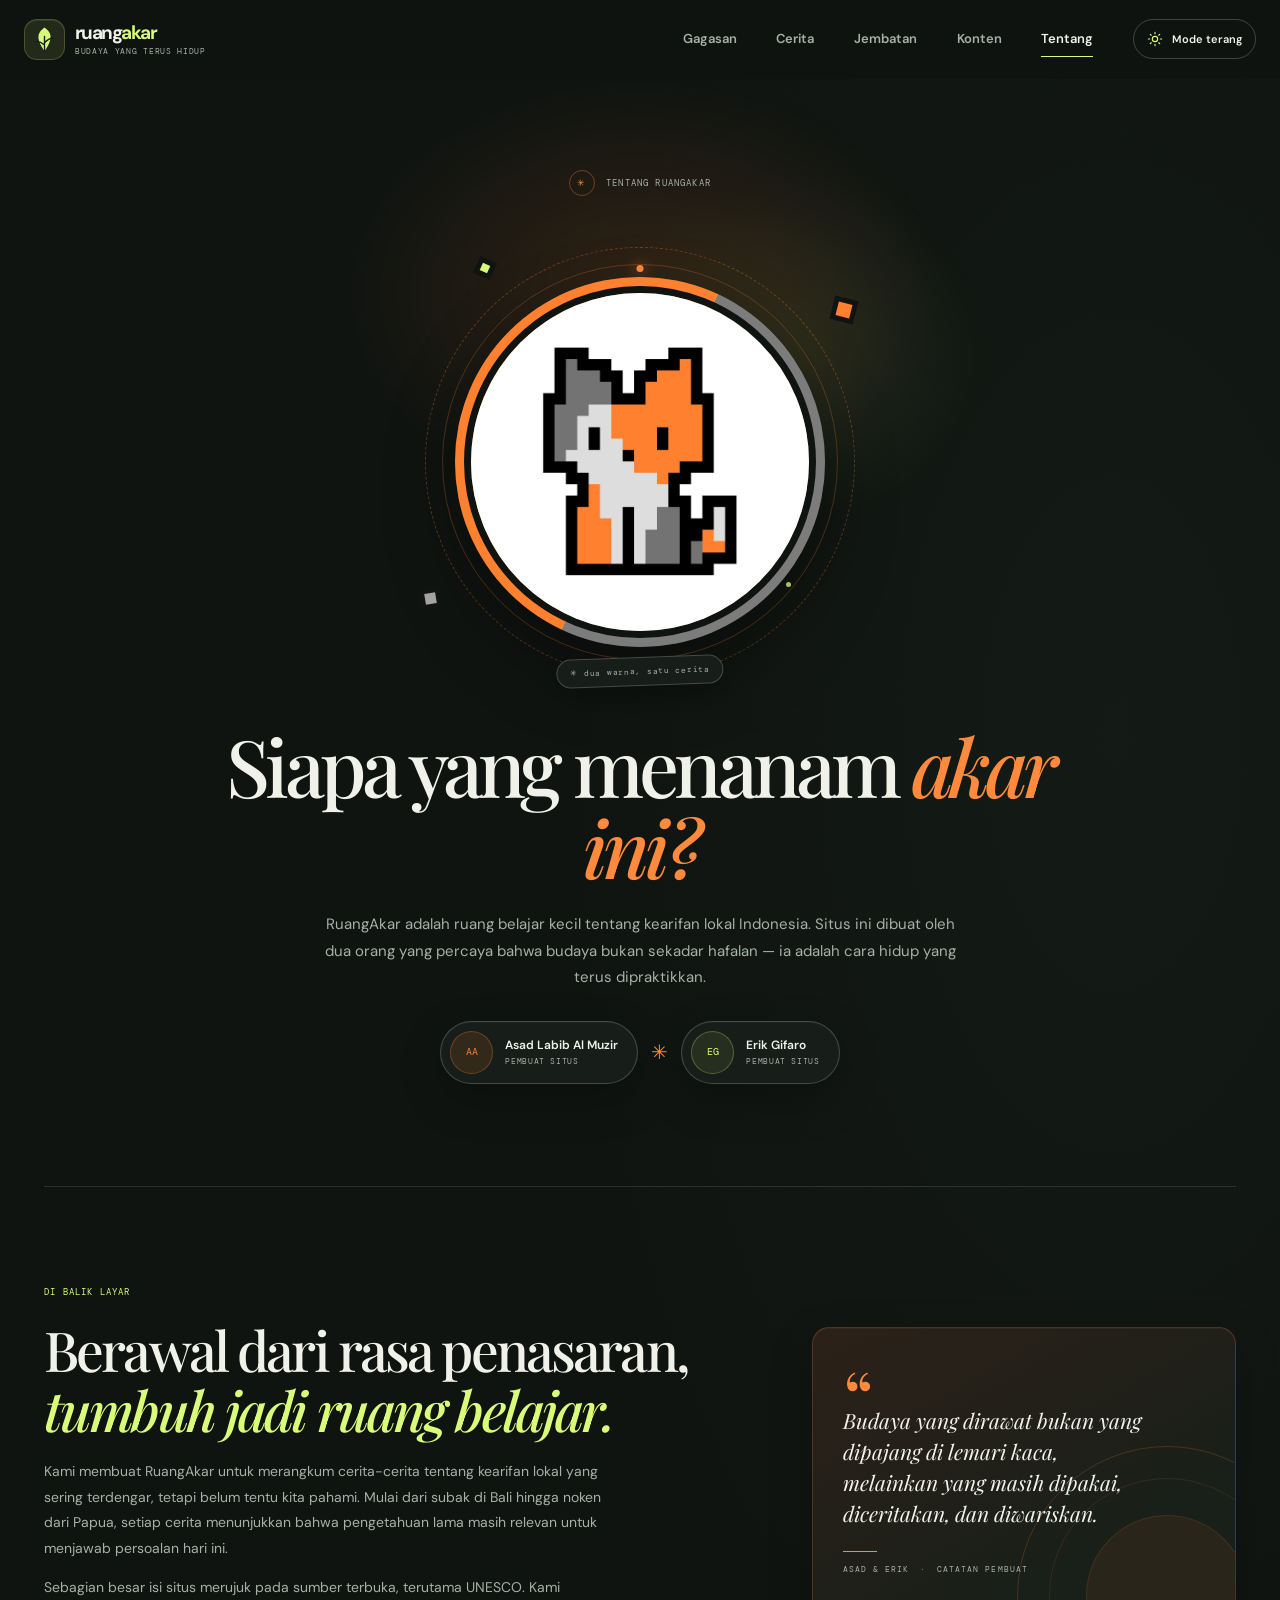
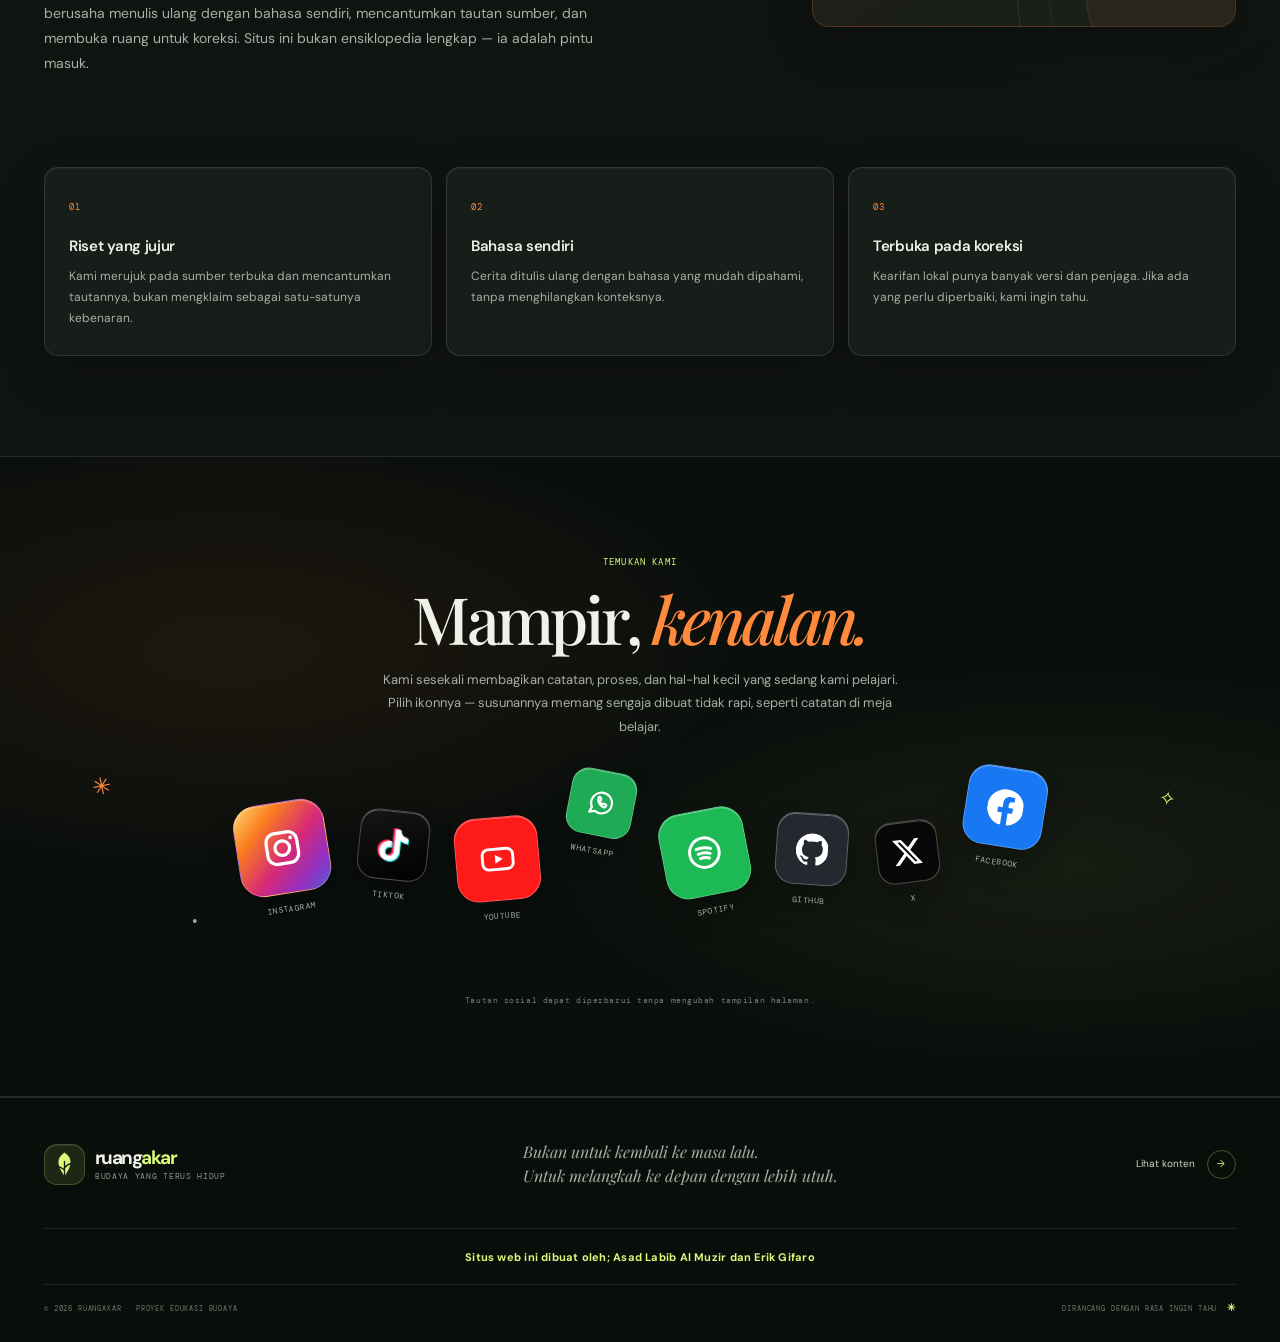
==== about.html @ e82e2b09 "Tambah halaman Tentang, Konten, dan placeholder TIK Co-authored-by: arena-agent <297053741+arena-age" ====
<!doctype html>
<html lang="id" data-theme="dark">
<head>
  <meta charset="utf-8">
  <meta name="viewport" content="width=device-width, initial-scale=1">
  <meta name="theme-color" content="#101411">
  <meta name="description" content="Kenali orang-orang di balik RuangAkar, alasan situs ini dibuat, dan tautan sosial media pembuatnya.">
  <title>Tentang — RuangAkar</title>
  <link rel="icon" href="data:image/svg+xml,%3Csvg xmlns='http://www.w3.org/2000/svg' viewBox='0 0 64 64'%3E%3Crect width='64' height='64' rx='18' fill='%231b241e'/%3E%3Cpath d='M32 10c12 9 17 18 0 43C15 28 20 19 32 10Z' fill='%23d9fb79'/%3E%3Cpath d='M32 51V25m0 11c-6-5-10-6-15-5m15 1c5-5 10-7 15-7' fill='none' stroke='%23101411' stroke-width='2.7' stroke-linecap='round'/%3E%3C/svg%3E">
  <link rel="stylesheet" href="styles.css">
  <link rel="stylesheet" href="pages.css">
  <script>document.documentElement.classList.add('has-js');</script>
  <script src="tautan.js" defer></script>
  <script src="script.js" defer></script>
</head>
<body class="page-about">
  <a class="skip-link" href="#konten">Lewati ke konten utama</a>

  <header class="site-header" id="atas">
    <div class="nav-shell">
      <a class="brand" href="index.html" aria-label="RuangAkar, kembali ke beranda">
        <span class="brand-mark" aria-hidden="true">
          <svg viewBox="0 0 40 40" fill="none">
            <path d="M20 4.5c8.5 6.4 12.1 12.9 0 30.8C7.9 17.4 11.5 10.9 20 4.5Z" fill="currentColor"/>
            <path d="M20 35V16m0 11c-4.5-3.8-7.3-4.7-11-4.2m11 1.3c3.9-4.3 7.1-5.8 11-6.1" stroke="#152017" stroke-width="1.8" stroke-linecap="round"/>
          </svg>
        </span>
        <span class="brand-word">ruang<span>akar</span><small>budaya yang terus hidup</small></span>
      </a>

      <button class="mobile-menu-toggle" type="button" aria-label="Buka menu" aria-expanded="false" aria-controls="primary-nav">
        <svg class="icon icon-menu" viewBox="0 0 24 24" aria-hidden="true"><path d="M4 7h16M4 12h16M4 17h16"/></svg>
        <svg class="icon icon-close" viewBox="0 0 24 24" aria-hidden="true"><path d="m6 6 12 12M18 6 6 18"/></svg>
      </button>

      <nav class="primary-nav" id="primary-nav" aria-label="Navigasi utama">
        <a href="index.html#gagasan">Gagasan</a>
        <a href="index.html#warisan">Cerita</a>
        <a href="index.html#jembatan">Jembatan</a>
        <a href="content.html">Konten</a>
        <a href="about.html" class="is-current" aria-current="page">Tentang</a>
        <button class="theme-toggle" type="button" aria-label="Ganti ke mode terang" title="Ganti tema">
          <svg class="icon icon-sun" viewBox="0 0 24 24" aria-hidden="true"><circle cx="12" cy="12" r="4"/><path d="M12 2v2m0 16v2M4.93 4.93l1.42 1.42m11.3 11.3 1.42 1.42M2 12h2m16 0h2M4.93 19.07l1.42-1.42m11.3-11.3 1.42-1.42"/></svg>
          <svg class="icon icon-moon" viewBox="0 0 24 24" aria-hidden="true"><path d="M20.2 15.4A8.6 8.6 0 0 1 8.6 3.8 8.7 8.7 0 1 0 20.2 15.4Z"/></svg>
          <span class="theme-label">Mode terang</span>
        </button>
      </nav>
    </div>
  </header>

  <main id="konten" class="page-main about-page">
    <section class="about-hero section" aria-labelledby="about-title">
      <div class="about-hero-inner" data-reveal>
        <p class="section-kicker about-kicker"><span class="kicker-number">✳</span><span>TENTANG RUANGAKAR</span></p>

        <div class="portrait-stage">
          <span class="portrait-ring ring-one" aria-hidden="true"></span>
          <span class="portrait-ring ring-two" aria-hidden="true"></span>
          <span class="portrait-pixel pixel-orange" aria-hidden="true"></span>
          <span class="portrait-pixel pixel-grey" aria-hidden="true"></span>
          <span class="portrait-pixel pixel-lime" aria-hidden="true"></span>
          <figure class="portrait-frame">
            <img src="assets/tentang-potret.png" width="1600" height="1600" alt="Ilustrasi pixel art karakter berkepala dua: satu sisi abu-abu dan satu sisi oranye — gambar dari pembuat RuangAkar.">
          </figure>
          <span class="portrait-tag" aria-hidden="true">✳ dua warna, satu cerita</span>
        </div>

        <h1 id="about-title">Siapa yang menanam <em>akar ini?</em></h1>
        <p class="about-lead">RuangAkar adalah ruang belajar kecil tentang kearifan lokal Indonesia. Situs ini dibuat oleh dua orang yang percaya bahwa budaya bukan sekadar hafalan — ia adalah cara hidup yang terus dipraktikkan.</p>

        <div class="maker-list" aria-label="Pembuat situs">
          <div class="maker-chip">
            <span class="maker-initials" aria-hidden="true">AA</span>
            <span><b>Asad Labib Al Muzir</b><small>Pembuat situs</small></span>
          </div>
          <span class="maker-join" aria-hidden="true">✳</span>
          <div class="maker-chip">
            <span class="maker-initials maker-initials-alt" aria-hidden="true">EG</span>
            <span><b>Erik Gifaro</b><small>Pembuat situs</small></span>
          </div>
        </div>
      </div>
    </section>

    <section class="about-story section" aria-labelledby="story-title">
      <div class="about-story-copy" data-reveal>
        <span class="mini-label">DI BALIK LAYAR</span>
        <h2 id="story-title">Berawal dari rasa penasaran,<br><em>tumbuh jadi ruang belajar.</em></h2>
        <p>Kami membuat RuangAkar untuk merangkum cerita-cerita tentang kearifan lokal yang sering terdengar, tetapi belum tentu kita pahami. Mulai dari subak di Bali hingga noken dari Papua, setiap cerita menunjukkan bahwa pengetahuan lama masih relevan untuk menjawab persoalan hari ini.</p>
        <p>Sebagian besar isi situs merujuk pada sumber terbuka, terutama UNESCO. Kami berusaha menulis ulang dengan bahasa sendiri, mencantumkan tautan sumber, dan membuka ruang untuk koreksi. Situs ini bukan ensiklopedia lengkap — ia adalah pintu masuk.</p>
      </div>

      <aside class="about-quote" data-reveal>
        <span class="quote-mark" aria-hidden="true">“</span>
        <blockquote>Budaya yang dirawat bukan yang dipajang di lemari kaca, melainkan yang masih dipakai, diceritakan, dan diwariskan.</blockquote>
        <div class="quote-rule"></div>
        <p class="quote-credit">ASAD &amp; ERIK <span>·</span> CATATAN PEMBUAT</p>
        <span class="about-quote-orbit" aria-hidden="true"></span>
      </aside>
    </section>

    <section class="about-principles section" aria-label="Cara kami membuat RuangAkar">
      <article class="about-principle" data-reveal>
        <span class="about-principle-index">01</span>
        <h3>Riset yang jujur</h3>
        <p>Kami merujuk pada sumber terbuka dan mencantumkan tautannya, bukan mengklaim sebagai satu-satunya kebenaran.</p>
      </article>
      <article class="about-principle" data-reveal>
        <span class="about-principle-index">02</span>
        <h3>Bahasa sendiri</h3>
        <p>Cerita ditulis ulang dengan bahasa yang mudah dipahami, tanpa menghilangkan konteksnya.</p>
      </article>
      <article class="about-principle" data-reveal>
        <span class="about-principle-index">03</span>
        <h3>Terbuka pada koreksi</h3>
        <p>Kearifan lokal punya banyak versi dan penjaga. Jika ada yang perlu diperbaiki, kami ingin tahu.</p>
      </article>
    </section>

    <section class="social-section" aria-labelledby="social-title">
      <div class="social-inner section">
        <div class="social-heading" data-reveal>
          <span class="mini-label">TEMUKAN KAMI</span>
          <h2 id="social-title">Mampir, <em>kenalan.</em></h2>
          <p>Kami sesekali membagikan catatan, proses, dan hal-hal kecil yang sedang kami pelajari. Pilih ikonnya — susunannya memang sengaja dibuat tidak rapi, seperti catatan di meja belajar.</p>
        </div>

        <!-- Semua tautan ikon di bawah diatur di satu tempat: file tautan.js -->
        <div class="social-scatter" data-reveal aria-label="Tautan sosial media pembuat">
          <span class="scatter-spark spark-a" aria-hidden="true">✳</span>
          <span class="scatter-spark spark-b" aria-hidden="true">✧</span>
          <span class="scatter-spark spark-c" aria-hidden="true">·</span>

          <a class="social-sticker" href="https://www.instagram.com/" data-tautan="instagram" target="_blank" rel="noopener noreferrer" aria-label="Instagram">
            <span class="sticker-tile sticker-instagram" aria-hidden="true">
              <svg viewBox="0 0 24 24" fill="none" stroke="currentColor" stroke-width="1.85" stroke-linecap="round" stroke-linejoin="round">
                <rect x="3.2" y="3.2" width="17.6" height="17.6" rx="5.2"/>
                <circle cx="12" cy="12" r="4.15"/>
                <circle cx="17.35" cy="6.7" r="1.05" fill="currentColor" stroke="none"/>
              </svg>
            </span>
            <span class="sticker-label">Instagram</span>
          </a>

          <a class="social-sticker" href="https://www.tiktok.com/" data-tautan="tiktok" target="_blank" rel="noopener noreferrer" aria-label="TikTok">
            <span class="sticker-tile sticker-tiktok" aria-hidden="true">
              <svg viewBox="0 0 24 24" fill="currentColor">
                <path d="M12.53.02c1.31-.02 2.61-.01 3.91-.02.08 1.53.63 3.09 1.75 4.17 1.12 1.11 2.7 1.62 4.24 1.79v4.03c-1.44-.05-2.89-.35-4.2-.97-.57-.26-1.1-.59-1.62-.93-.01 2.92.01 5.84-.02 8.75-.08 1.4-.54 2.79-1.35 3.94-1.31 1.92-3.58 3.17-5.91 3.21-1.43.08-2.86-.31-4.08-1.03-2.02-1.19-3.44-3.37-3.65-5.71-.02-.5-.03-1-.01-1.49.18-1.9 1.12-3.72 2.58-4.96 1.66-1.44 3.98-2.13 6.15-1.72.02 1.48-.04 2.96-.04 4.44-.99-.32-2.15-.23-3.02.37-.63.41-1.11 1.04-1.36 1.75-.21.51-.15 1.07-.14 1.61.24 1.64 1.82 3.02 3.5 2.87 1.12-.01 2.19-.66 2.77-1.61.19-.33.4-.67.41-1.06.1-1.79.06-3.57.07-5.36.01-4.03-.01-8.05.02-12.07Z"/>
              </svg>
            </span>
            <span class="sticker-label">TikTok</span>
          </a>

          <a class="social-sticker" href="https://www.youtube.com/" data-tautan="youtube" target="_blank" rel="noopener noreferrer" aria-label="YouTube">
            <span class="sticker-tile sticker-youtube" aria-hidden="true">
              <svg viewBox="0 0 24 24" fill="none" stroke="currentColor" stroke-width="1.8" stroke-linejoin="round">
                <rect x="2.5" y="5.7" width="19" height="12.6" rx="3.7"/>
                <path d="m10.4 9.3 4.7 2.7-4.7 2.7z" fill="currentColor" stroke="none"/>
              </svg>
            </span>
            <span class="sticker-label">YouTube</span>
          </a>

          <a class="social-sticker" href="https://www.whatsapp.com/" data-tautan="whatsapp" target="_blank" rel="noopener noreferrer" aria-label="WhatsApp">
            <span class="sticker-tile sticker-whatsapp" aria-hidden="true">
              <svg viewBox="0 0 24 24" fill="none" stroke="currentColor" stroke-width="1.75" stroke-linecap="round" stroke-linejoin="round">
                <path d="M20.3 11.7a8.3 8.3 0 0 1-12.4 7.3L3.6 20.4l1.4-4.1a8.3 8.3 0 1 1 15.3-4.6Z"/>
                <path d="M8.8 7.9c.3-.6.5-.6.8-.6h.5c.2 0 .4.1.5.4l.6 1.4c.1.2.1.4-.1.6l-.5.6c-.2.2-.2.4-.1.6.4.7 1.1 1.4 1.9 1.8.2.1.4.1.6-.1l.6-.6c.2-.2.4-.2.6-.1l1.4.6c.3.1.4.3.4.5 0 .4-.2 1.2-.7 1.5-.5.3-1.2.4-2 .1-1.3-.4-2.6-1.4-3.4-2.5-.7-1-1-1.9-1-2.6 0-.4.1-.8.3-1.1Z"/>
              </svg>
            </span>
            <span class="sticker-label">WhatsApp</span>
          </a>

          <a class="social-sticker" href="https://open.spotify.com/" data-tautan="spotify" target="_blank" rel="noopener noreferrer" aria-label="Spotify">
            <span class="sticker-tile sticker-spotify" aria-hidden="true">
              <svg viewBox="0 0 24 24" fill="none" stroke="currentColor" stroke-width="1.8" stroke-linecap="round">
                <circle cx="12" cy="12" r="9"/>
                <path d="M7.4 9.3c3.1-.8 6.1-.4 8.8.9M8.2 12.3c2.6-.6 5-.3 7.1.8M9 15.1c2-.4 3.8-.2 5.4.7"/>
              </svg>
            </span>
            <span class="sticker-label">Spotify</span>
          </a>

          <a class="social-sticker" href="https://github.com/Re-Imagen/pkli" data-tautan="github" target="_blank" rel="noopener noreferrer" aria-label="GitHub">
            <span class="sticker-tile sticker-github" aria-hidden="true">
              <svg viewBox="0 0 24 24" fill="currentColor">
                <path d="M12 .3a12 12 0 0 0-3.8 23.4c.6.1.8-.3.8-.6v-2c-3.3.7-4-1.6-4-1.6-.6-1.4-1.3-1.8-1.3-1.8-1.1-.7.1-.7.1-.7 1.2.1 1.8 1.2 1.8 1.2 1.1 1.8 2.8 1.3 3.5 1 .1-.8.4-1.3.8-1.6-2.7-.3-5.5-1.3-5.5-5.9 0-1.3.5-2.4 1.2-3.2-.1-.3-.5-1.5.1-3.2 0 0 1-.3 3.3 1.2a11.4 11.4 0 0 1 6 0c2.3-1.5 3.3-1.2 3.3-1.2.6 1.7.2 2.9.1 3.2.8.8 1.2 1.9 1.2 3.2 0 4.6-2.8 5.6-5.5 5.9.4.4.8 1.1.8 2.2v3.3c0 .3.2.7.8.6A12 12 0 0 0 12 .3Z"/>
              </svg>
            </span>
            <span class="sticker-label">GitHub</span>
          </a>

          <a class="social-sticker" href="https://x.com/" data-tautan="x" target="_blank" rel="noopener noreferrer" aria-label="X">
            <span class="sticker-tile sticker-x" aria-hidden="true">
              <svg viewBox="0 0 24 24" fill="currentColor">
                <path d="M18.9 1.2h3.68l-8.04 9.19L24 22.85h-7.4l-5.8-7.59-6.64 7.59H.47l8.6-9.83L0 1.15h7.6l5.24 6.93 6.06-6.88Zm-1.29 19.44h2.04L6.49 3.24H4.3L17.61 20.64Z"/>
              </svg>
            </span>
            <span class="sticker-label">X</span>
          </a>

          <a class="social-sticker" href="https://www.facebook.com/" data-tautan="facebook" target="_blank" rel="noopener noreferrer" aria-label="Facebook">
            <span class="sticker-tile sticker-facebook" aria-hidden="true">
              <svg viewBox="0 0 24 24" fill="currentColor">
                <path d="M24 12.07C24 5.44 18.63.07 12 .07S0 5.44 0 12.07c0 5.99 4.39 10.95 10.13 11.85v-8.38H7.08v-3.47h3.05V9.43c0-3.01 1.79-4.67 4.53-4.67 1.31 0 2.69.24 2.69.24v2.95h-1.51c-1.49 0-1.96.93-1.96 1.88v2.25h3.33l-.53 3.47h-2.8v8.38C19.61 23.02 24 18.06 24 12.07Z"/>
              </svg>
            </span>
            <span class="sticker-label">Facebook</span>
          </a>
        </div>

        <p class="social-footnote">Tautan sosial dapat diperbarui tanpa mengubah tampilan halaman.</p>
      </div>
    </section>
  </main>

  <footer class="site-footer">
    <div class="footer-main section">
      <a class="brand footer-brand" href="index.html" aria-label="RuangAkar, kembali ke beranda">
        <span class="brand-mark" aria-hidden="true"><svg viewBox="0 0 40 40" fill="none"><path d="M20 4.5c8.5 6.4 12.1 12.9 0 30.8C7.9 17.4 11.5 10.9 20 4.5Z" fill="currentColor"/><path d="M20 35V16m0 11c-4.5-3.8-7.3-4.7-11-4.2m11 1.3c3.9-4.3 7.1-5.8 11-6.1" stroke="#152017" stroke-width="1.8" stroke-linecap="round"/></svg></span>
        <span class="brand-word">ruang<span>akar</span><small>budaya yang terus hidup</small></span>
      </a>
      <p class="footer-thought">Bukan untuk kembali ke masa lalu.<br>Untuk melangkah ke depan dengan lebih utuh.</p>
      <a class="back-top" href="content.html">Lihat konten <span aria-hidden="true">→</span></a>
    </div>
    <section class="creator-credit section" aria-label="Kredit pembuat situs">
      <p><strong>Situs web ini dibuat oleh; Asad Labib Al Muzir dan Erik Gifaro</strong></p>
    </section>
    <div class="footer-bottom section"><span>© 2026 RUANGAKAR · PROYEK EDUKASI BUDAYA</span><span>DIRANCANG DENGAN RASA INGIN TAHU <b>✳</b></span></div>
  </footer>
</body>
</html>
---- styles.css ----
@import url('https://fonts.googleapis.com/css2?family=DM+Mono:wght@400;500&family=DM+Sans:wght@400;500;600;700&family=Playfair+Display:ital,wght@0,500;0,600;1,500;1,600&display=swap');

:root {
  color-scheme: dark;
  --bg: #101411;
  --bg-deep: #0b0f0c;
  --surface: #171d19;
  --surface-raised: #202822;
  --surface-soft: #19221b;
  --ink: #f0f1e9;
  --muted: #a6b0a6;
  --faint: #778178;
  --line: rgba(232, 239, 223, .13);
  --line-strong: rgba(232, 239, 223, .22);
  --lime: #d9fb79;
  --lime-deep: #b5d45d;
  --hero-accent: #d9fb79;
  --button-bg: #d9fb79;
  --button-bg-hover: #e4ff9b;
  --terra: #e99370;
  --blue: #9bc9ca;
  --violet: #c5b5db;
  --header-bg: rgba(16, 20, 17, .84);
  --shadow-card: 0 16px 44px rgba(0, 0, 0, .22), inset 0 1px 0 rgba(255, 255, 255, .035);
  --font-sans: 'DM Sans', 'Segoe UI', sans-serif;
  --font-display: 'Playfair Display', Georgia, serif;
  --font-mono: 'DM Mono', 'Courier New', monospace;
}

:root[data-theme="light"] {
  color-scheme: light;
  --bg: #f4f4ed;
  --bg-deep: #eceee5;
  --surface: #ffffff;
  --surface-raised: #fafbf5;
  --surface-soft: #e9efe2;
  --ink: #1d2720;
  --muted: #58665c;
  --faint: #7a897e;
  --line: rgba(28, 44, 33, .12);
  --line-strong: rgba(28, 44, 33, .22);
  --lime: #5e7b2b;
  --lime-deep: #49671e;
  --hero-accent: #d9fb79;
  --button-bg: #c9e28c;
  --button-bg-hover: #d7eba7;
  --terra: #bc6549;
  --blue: #437e82;
  --violet: #786090;
  --header-bg: rgba(244, 244, 237, .88);
  --shadow-card: 0 16px 44px rgba(39, 56, 40, .1), inset 0 1px 0 rgba(255, 255, 255, .8);
}

* { box-sizing: border-box; }
html { scroll-behavior: smooth; scroll-padding-top: 100px; }
body {
  margin: 0;
  min-width: 320px;
  color: var(--ink);
  background:
    radial-gradient(ellipse at 87% 25%, rgba(61, 96, 71, .08), transparent 35%),
    var(--bg);
  font-family: var(--font-sans);
  font-size: 16px;
  line-height: 1.65;
  -webkit-font-smoothing: antialiased;
  transition: background-color .35s ease, color .35s ease;
}
body::before {
  position: fixed;
  z-index: -1;
  inset: 0;
  content: '';
  pointer-events: none;
  opacity: .12;
  background-image: url("data:image/svg+xml,%3Csvg viewBox='0 0 180 180' xmlns='http://www.w3.org/2000/svg'%3E%3Cfilter id='n'%3E%3CfeTurbulence type='fractalNoise' baseFrequency='.8' numOctaves='3' stitchTiles='stitch'/%3E%3C/filter%3E%3Crect width='100%25' height='100%25' filter='url(%23n)' opacity='.18'/%3E%3C/svg%3E");
  mix-blend-mode: soft-light;
}
button, input { font: inherit; }
button, a { -webkit-tap-highlight-color: transparent; }
a { color: inherit; }
button:focus-visible, a:focus-visible, input:focus-visible + .custom-check { outline: 3px solid var(--lime); outline-offset: 4px; }
::selection { color: #142018; background: var(--lime); }

.skip-link {
  position: fixed;
  z-index: 1000;
  top: 10px;
  left: 12px;
  padding: 12px 18px;
  color: #152017;
  background: var(--lime);
  border-radius: 8px;
  transform: translateY(-150%);
  transition: transform .2s ease;
}
.skip-link:focus { transform: translateY(0); }

.site-header {
  position: sticky;
  z-index: 50;
  top: 0;
  width: 100%;
  padding: 13px 24px;
  background: var(--header-bg);
  border-bottom: 1px solid transparent;
  backdrop-filter: blur(18px);
  -webkit-backdrop-filter: blur(18px);
  transition: background .3s ease, border-color .3s ease;
}
.site-header.is-scrolled { border-color: var(--line); }
.nav-shell {
  width: min(1320px, 100%);
  min-height: 52px;
  margin: 0 auto;
  display: flex;
  align-items: center;
  justify-content: space-between;
  gap: 24px;
}
.brand { display: inline-flex; align-items: center; gap: 10px; text-decoration: none; flex: 0 0 auto; }
.brand-mark { display: grid; width: 41px; height: 41px; place-items: center; color: var(--lime); background: rgba(217, 251, 121, .1); border: 1px solid rgba(217, 251, 121, .2); border-radius: 13px; box-shadow: inset 0 1px rgba(255,255,255,.08); }
.brand-mark svg { width: 31px; height: 31px; }
.brand-word { color: var(--ink); font-size: 19px; font-weight: 700; line-height: 1.05; letter-spacing: -.08em; }
.brand-word > span { color: var(--lime); }
.brand-word small { display: block; margin-top: 4px; color: var(--muted); font-family: var(--font-mono); font-size: 8px; font-weight: 400; letter-spacing: .085em; text-transform: uppercase; }
.primary-nav { display: flex; align-items: center; gap: clamp(20px, 3.1vw, 42px); }
.primary-nav > a { position: relative; color: var(--muted); font-size: 13px; font-weight: 600; text-decoration: none; transition: color .2s ease; }
.primary-nav > a::after { position: absolute; right: 0; bottom: -7px; left: 0; height: 1px; content: ''; background: var(--lime); transform: scaleX(0); transform-origin: right; transition: transform .24s ease; }
.primary-nav > a:hover, .primary-nav > a.is-current { color: var(--ink); }
.primary-nav > a:hover::after, .primary-nav > a.is-current::after { transform: scaleX(1); transform-origin: left; }
.theme-toggle {
  min-height: 40px;
  display: inline-flex;
  align-items: center;
  gap: 9px;
  padding: 0 13px;
  color: var(--ink);
  background: transparent;
  border: 1px solid var(--line-strong);
  border-radius: 999px;
  cursor: pointer;
  transition: border-color .2s ease, background .2s ease, transform .2s ease;
}
.theme-toggle:hover { background: var(--surface); border-color: var(--lime); transform: translateY(-1px); }
.theme-toggle .icon { width: 16px; height: 16px; color: var(--lime); }
.theme-toggle .icon-moon { display: none; }
:root[data-theme="light"] .theme-toggle .icon-sun { display: none; }
:root[data-theme="light"] .theme-toggle .icon-moon { display: block; }
.theme-label { font-size: 11px; font-weight: 600; white-space: nowrap; }
.mobile-menu-toggle { display: none; }

.icon { width: 20px; height: 20px; fill: none; stroke: currentColor; stroke-width: 1.7; stroke-linecap: round; stroke-linejoin: round; }
.section { width: min(1192px, calc(100% - 80px)); margin-inline: auto; }
.section-wrap { width: min(1380px, calc(100% - 40px)); margin-inline: auto; }

.hero {
  position: relative;
  min-height: min(690px, calc(100svh - 96px));
  min-height: max(610px, min(690px, calc(100svh - 96px)));
  overflow: hidden;
  isolation: isolate;
  display: flex;
  align-items: center;
  padding: clamp(48px, 8.1vw, 112px) clamp(34px, 7.2vw, 98px) 123px;
  background: #101612;
  border: 1px solid rgba(228, 239, 219, .1);
  border-radius: 29px;
  box-shadow: 0 28px 90px rgba(0, 0, 0, .2);
}
.hero-visual, .hero-visual::after, .hero-grain { position: absolute; inset: 0; pointer-events: none; }
.hero-visual { z-index: -2; }
.hero-visual img { position: absolute; top: 0; right: 0; width: 100%; height: 100%; object-fit: cover; object-position: center 55%; opacity: .96; }
.hero-visual::after {
  content: '';
  background:
    linear-gradient(90deg, #101612 0%, rgba(16, 22, 18, .97) 26%, rgba(16, 22, 18, .82) 43%, rgba(16, 22, 18, .15) 75%, rgba(16, 22, 18, .07) 100%),
    linear-gradient(0deg, rgba(11, 15, 12, .92) 0%, transparent 32%, rgba(11, 15, 12, .06) 100%);
}
.hero-grain { opacity: .2; background-image: url("data:image/svg+xml,%3Csvg viewBox='0 0 180 180' xmlns='http://www.w3.org/2000/svg'%3E%3Cfilter id='n'%3E%3CfeTurbulence type='fractalNoise' baseFrequency='.72' numOctaves='3' stitchTiles='stitch'/%3E%3C/filter%3E%3Crect width='100%25' height='100%25' filter='url(%23n)' opacity='.25'/%3E%3C/svg%3E"); mix-blend-mode: soft-light; }
.hero-content { position: relative; z-index: 2; width: min(730px, 67%); margin-top: -2px; }
.eyebrow, .mini-label, .section-kicker, .card-number, .story-meta, .filter-label, .art-label, .quote-credit, .hero-index, .scroll-cue, .footer-bottom, .caption-symbol { font-family: var(--font-mono); }
.eyebrow { display: flex; align-items: center; gap: 10px; margin: 0 0 24px; color: #c6d3c5; font-size: 11px; letter-spacing: .12em; text-transform: uppercase; }
.eyebrow-dot, .live-dot { width: 7px; height: 7px; display: inline-block; border-radius: 50%; background: var(--lime); box-shadow: 0 0 13px rgba(217, 251, 121, .8); }
.hero h1 { max-width: 820px; margin: 0; color: #f4f4e9; font-family: var(--font-display); font-size: clamp(55px, 7.5vw, 105px); font-weight: 500; line-height: .99; letter-spacing: -.065em; }
.hero h1 em { color: var(--hero-accent); font-weight: 500; }
.hero .eyebrow-dot, .hero .scroll-cue .icon, .hero .text-link span, .hero .caption-symbol, .hero-index span:first-child { color: var(--hero-accent); }
.hero .eyebrow-dot { background: var(--hero-accent); }
.hero-deck { max-width: 535px; margin: 27px 0 0; color: #c4cbc1; font-size: clamp(15px, 1.25vw, 17px); line-height: 1.72; }
.hero-actions { display: flex; align-items: center; gap: 27px; margin-top: 34px; }
.button { min-height: 52px; display: inline-flex; align-items: center; justify-content: center; gap: 15px; padding: 0 21px; border-radius: 9px; font-size: 13px; font-weight: 700; text-decoration: none; transition: transform .24s ease, background .24s ease, color .24s ease, box-shadow .24s ease; }
.button:hover { transform: translateY(-3px); }
.button-primary { color: #152017; background: var(--button-bg); box-shadow: 0 8px 26px rgba(152, 196, 70, .17), inset 0 1px 0 rgba(255,255,255,.44); }
.button-primary:hover { background: var(--button-bg-hover); box-shadow: 0 12px 34px rgba(152, 196, 70, .25); }
.button-primary .icon { width: 17px; height: 17px; }
.text-link { display: inline-flex; align-items: center; gap: 9px; color: #e3e6db; font-size: 12px; font-weight: 600; text-decoration: none; transition: color .2s ease, gap .2s ease; }
.text-link:hover { color: var(--lime); gap: 13px; }
.hero .text-link:hover { color: var(--hero-accent); }
.text-link span { color: var(--lime); font-size: 16px; }
.hero-index { position: absolute; top: 50%; right: 31px; display: flex; align-items: center; gap: 8px; color: rgba(240, 241, 233, .55); font-size: 9px; letter-spacing: .08em; writing-mode: vertical-rl; transform: translateY(-50%); }
.hero-index i { width: 1px; height: 50px; background: linear-gradient(var(--lime), rgba(217,251,121,.12)); }
.hero-index span:first-child { color: var(--lime); }
.hero-caption { position: absolute; right: 83px; bottom: 48px; display: flex; align-items: center; gap: 12px; padding: 12px 15px; color: #f3f1e9; background: rgba(15, 22, 17, .68); border: 1px solid rgba(255,255,255,.18); border-radius: 10px; box-shadow: 0 12px 36px rgba(0,0,0,.2); backdrop-filter: blur(11px); }
.caption-symbol { color: var(--lime); font-size: 20px; }
.hero-caption b, .hero-caption small { display: block; }
.hero-caption b { font-size: 11px; font-weight: 600; }
.hero-caption small { margin-top: 2px; color: #bec7bb; font-size: 9px; }
.scroll-cue { position: absolute; bottom: 27px; left: clamp(34px, 7.2vw, 98px); display: flex; align-items: center; gap: 9px; color: rgba(222, 229, 216, .56); font-size: 8px; letter-spacing: .13em; text-decoration: none; }
.scroll-cue .icon { width: 13px; height: 13px; color: var(--lime); animation: nudge-down 1.8s ease-in-out infinite; }
@keyframes nudge-down { 0%, 100% { transform: translateY(-2px); } 50% { transform: translateY(3px); } }

.ticker { overflow: hidden; margin: 0 auto; padding: 25px 0 19px; border-bottom: 1px solid var(--line); }
.ticker-track { width: max-content; display: flex; align-items: center; gap: 36px; color: var(--muted); animation: ticker-drift 36s linear infinite; font-family: var(--font-display); font-size: 18px; font-style: italic; white-space: nowrap; }
.ticker-track i { color: var(--lime); font-family: var(--font-sans); font-size: 14px; font-style: normal; }
@keyframes ticker-drift { to { transform: translateX(-50%); } }

.section-intro { padding-top: 120px; padding-bottom: 124px; }
.section-kicker { display: flex; align-items: center; gap: 11px; color: var(--muted); font-size: 9px; letter-spacing: .13em; }
.kicker-number { display: inline-grid; min-width: 26px; height: 26px; place-items: center; color: var(--lime); border: 1px solid rgba(217, 251, 121, .35); border-radius: 50%; font-size: 9px; }
.intro-grid { display: grid; grid-template-columns: minmax(0, 1.25fr) minmax(270px, .68fr); align-items: end; gap: clamp(50px, 8vw, 130px); margin-top: 40px; }
.intro-heading h2, .heritage-heading h2, .bridge-copy h2, .action-heading h2, .sources-intro h2 { margin: 0; font-family: var(--font-display); font-size: clamp(42px, 5vw, 69px); font-weight: 500; line-height: 1.07; letter-spacing: -.052em; }
.intro-heading h2 em, .heritage-heading h2 em, .bridge-copy h2 em, .action-heading h2 em, .sources-intro h2 em { color: var(--lime); font-weight: 500; }
.intro-lead { max-width: 535px; margin: 23px 0 0; color: var(--muted); font-size: 15px; line-height: 1.78; }
.quote-card { position: relative; min-height: 244px; overflow: hidden; padding: 31px 31px 26px; background: linear-gradient(145deg, #233328 0%, #17231b 78%); border: 1px solid rgba(217, 251, 121, .18); border-radius: 16px; box-shadow: var(--shadow-card); isolation: isolate; }
:root[data-theme="light"] .quote-card { background: linear-gradient(145deg, #e0ebd3, #f7f8f0); }
.quote-mark { display: block; height: 37px; color: var(--lime); font-family: var(--font-display); font-size: 74px; line-height: 1; }
.quote-card blockquote { position: relative; z-index: 1; max-width: 315px; margin: 9px 0 19px; color: var(--ink); font-family: var(--font-display); font-size: 19px; font-style: italic; line-height: 1.48; }
.quote-rule { width: 34px; height: 1px; margin-bottom: 11px; background: var(--lime); }
.quote-credit { margin: 0; color: var(--muted); font-size: 8px; letter-spacing: .13em; }
.quote-credit span { padding: 0 5px; color: var(--lime); }
.quote-orbit { position: absolute; z-index: -1; right: -40px; bottom: -96px; width: 270px; height: 270px; border: 1px solid rgba(217,251,121,.15); border-radius: 50%; transform: rotate(-27deg); }
.quote-orbit::before, .quote-orbit::after { position: absolute; inset: 20px; content: ''; border: 1px solid rgba(217,251,121,.09); border-radius: 50%; }
.quote-orbit::after { inset: 52px; }
.quote-orbit span { position: absolute; top: 32px; left: 57px; width: 7px; height: 7px; background: var(--lime); border-radius: 50%; box-shadow: 0 0 16px var(--lime); }
.quote-orbit span:nth-child(2) { top: 110px; left: 205px; width: 5px; height: 5px; opacity: .65; }
.quote-orbit span:nth-child(3) { top: 220px; left: 85px; width: 4px; height: 4px; opacity: .6; }
.tension-heading { display: flex; align-items: center; justify-content: space-between; margin: 92px 0 21px; }
.mini-label { color: var(--lime); font-size: 9px; letter-spacing: .13em; }
.section-note { color: var(--faint); font-size: 11px; }
.tension-grid { display: grid; grid-template-columns: repeat(3, 1fr); gap: 15px; perspective: 900px; }
.tension-card { position: relative; min-height: 258px; padding: 23px 24px 28px; overflow: hidden; background: var(--surface); border: 1px solid var(--line); border-radius: 13px; box-shadow: var(--shadow-card); transition: border-color .3s ease, box-shadow .35s ease, transform .38s cubic-bezier(.2,.75,.25,1), background .3s ease; transform-style: preserve-3d; }
.tension-card:hover { border-color: rgba(217, 251, 121, .43); box-shadow: 0 22px 55px rgba(0,0,0,.25); transform: perspective(1000px) rotateX(var(--tilt-x, 0deg)) rotateY(var(--tilt-y, 0deg)) translateY(-6px); }
.card-number { color: var(--faint); font-size: 8px; letter-spacing: .1em; }
.tension-icon { position: relative; width: 47px; height: 47px; display: grid; place-items: center; margin: 22px 0 15px; color: var(--lime); background: rgba(217, 251, 121, .09); border: 1px solid rgba(217, 251, 121, .16); border-radius: 14px; }
.icon-connection span { position: absolute; width: 7px; height: 7px; border: 1px solid var(--lime); border-radius: 50%; }
.icon-connection span:nth-child(1) { top: 9px; left: 10px; }.icon-connection span:nth-child(2) { top: 9px; right: 10px; }.icon-connection span:nth-child(3) { bottom: 9px; left: 10px; }.icon-connection span:nth-child(4) { right: 10px; bottom: 9px; }
.icon-connection::before, .icon-connection::after { position: absolute; content: ''; background: var(--lime); opacity: .6; }
.icon-connection::before { width: 24px; height: 1px; }.icon-connection::after { width: 1px; height: 24px; }
.icon-price { color: var(--terra); background: rgba(233, 147, 112, .09); border-color: rgba(233, 147, 112, .18); }
.icon-price span { font-family: var(--font-display); font-size: 20px; font-style: italic; }.icon-price i { position: absolute; right: 7px; bottom: 8px; width: 5px; height: 5px; background: var(--terra); border-radius: 50%; box-shadow: 0 -7px 0 -1px var(--terra); }
.icon-ecosystem span { position: absolute; width: 23px; height: 9px; border: 1px solid #91c6bc; border-radius: 100%; transform: rotate(-25deg); }
.icon-ecosystem span:nth-child(1) { transform: rotate(48deg); }.icon-ecosystem span:nth-child(2) { transform: rotate(-48deg); }.icon-ecosystem span:nth-child(3) { width: 5px; height: 5px; background: #91c6bc; border: 0; }
.tension-card h3 { margin: 0 0 8px; font-size: 16px; font-weight: 600; letter-spacing: -.025em; }
.tension-card p { max-width: 310px; margin: 0; color: var(--muted); font-size: 12px; line-height: 1.75; }
.card-corner { position: absolute; right: 21px; bottom: 17px; color: var(--faint); font-size: 15px; transition: color .2s ease, transform .2s ease; }
.tension-card:hover .card-corner { color: var(--lime); transform: translate(2px,-2px); }

.heritage-section { padding: 89px max(40px, calc((100% - 1192px) / 2)) 102px; background: var(--bg-deep); border-top: 1px solid var(--line); border-bottom: 1px solid var(--line); }
.heritage-topline { width: min(1192px, 100%); display: flex; align-items: center; justify-content: space-between; margin: 0 auto; }
.heritage-side-note { display: inline-flex; align-items: center; gap: 9px; color: var(--muted); font-size: 10px; }
.live-dot { width: 6px; height: 6px; }
.heritage-heading { width: min(1192px, 100%); display: flex; align-items: end; justify-content: space-between; gap: 50px; margin: 38px auto 42px; }
.heritage-heading h2 { font-size: clamp(42px, 5vw, 67px); }
.heritage-heading > p { max-width: 356px; margin: 0 0 5px; color: var(--muted); font-size: 13px; line-height: 1.8; }
.filter-row { width: min(1192px, 100%); display: flex; align-items: center; gap: 19px; margin: 0 auto 19px; padding: 13px 0; border-top: 1px solid var(--line); border-bottom: 1px solid var(--line); }
.filter-label { color: var(--faint); font-size: 8px; letter-spacing: .1em; white-space: nowrap; }
.filter-buttons { display: flex; align-items: center; gap: 7px; }
.filter-button { min-height: 33px; padding: 0 13px; color: var(--muted); background: transparent; border: 1px solid transparent; border-radius: 6px; cursor: pointer; font-size: 10px; transition: color .2s ease, border-color .2s ease, background .2s ease; }
.filter-button:hover { color: var(--ink); border-color: var(--line); }
.filter-button.is-active { color: var(--lime); background: rgba(217, 251, 121, .075); border-color: rgba(217, 251, 121, .23); }
.filter-button span { margin-left: 5px; color: var(--faint); font-family: var(--font-mono); font-size: 8px; }
.filter-count { margin-left: auto; color: var(--faint); font-family: var(--font-mono); font-size: 8px; white-space: nowrap; }
.story-grid { width: min(1192px, 100%); display: grid; grid-template-columns: repeat(2, minmax(0, 1fr)); gap: 18px; margin: 0 auto; perspective: 1100px; }
.story-card { overflow: hidden; background: var(--surface); border: 1px solid var(--line); border-radius: 15px; box-shadow: var(--shadow-card); transform-style: preserve-3d; transition: border-color .3s ease, box-shadow .35s ease, transform .4s cubic-bezier(.2,.75,.25,1), opacity .25s ease; }
.story-card:hover { border-color: rgba(217, 251, 121, .34); box-shadow: 0 25px 60px rgba(0,0,0,.28); transform: perspective(1100px) rotateX(var(--tilt-x, 0deg)) rotateY(var(--tilt-y, 0deg)) translateY(-5px); }
.story-card.is-hidden { display: none; }
.story-art { position: relative; min-height: 221px; overflow: hidden; isolation: isolate; }
.story-art::after { position: absolute; z-index: 1; inset: 0; content: ''; pointer-events: none; background: linear-gradient(0deg, rgba(11,15,12,.35), transparent 40%), linear-gradient(90deg, rgba(11,15,12,.09), transparent 60%); }
.story-art svg { position: absolute; inset: 0; width: 100%; height: 100%; }
.art-label { position: absolute; z-index: 3; top: 16px; left: 18px; color: rgba(255,255,255,.8); font-size: 8px; letter-spacing: .12em; }
.art-label b { padding: 0 4px; color: var(--hero-accent); }
.art-stamp { position: absolute; z-index: 3; right: 16px; bottom: 12px; color: rgba(255,255,255,.67); font-family: var(--font-mono); font-size: 9px; }
.art-subak { background: #365f52; }
.art-noken { background: radial-gradient(ellipse at 50% 60%, #604b39 0%, #2b2621 67%, #211e1a 100%); }
.noken-orb { position: absolute; top: 26px; left: 50%; width: 206px; height: 206px; background: rgba(220, 165, 111, .08); border: 1px solid rgba(235, 193, 143, .13); border-radius: 50%; transform: translateX(-50%); box-shadow: 0 0 45px rgba(215,156,97,.08); }
.art-angklung { background: radial-gradient(ellipse at 50% 68%, #78582e 0%, #382c20 53%, #201e19 100%); }
.angklung-glow { position: absolute; right: 10%; bottom: -75px; left: 10%; height: 160px; background: rgba(237, 195, 117, .17); border-radius: 50%; filter: blur(30px); }
.art-pantun { background: radial-gradient(ellipse at 80% 11%, #915b48 0%, #442d32 46%, #28232c 100%); }
.pantun-sun { position: absolute; top: 49px; right: 87px; width: 87px; height: 87px; border: 1px solid rgba(250,206,165,.7); border-radius: 50%; box-shadow: 0 0 0 13px rgba(246,190,146,.08), 0 0 48px rgba(250,190,142,.24); }
.pantun-sun::before, .pantun-sun::after { position: absolute; inset: 11px; content: ''; border: 1px solid rgba(250,206,165,.35); border-radius: 50%; }
.pantun-sun::after { inset: -23px; border-color: rgba(250,206,165,.14); }
.pantun-lines { position: absolute; z-index: 2; top: 103px; left: 28px; display: flex; flex-direction: column; color: #fae1bc; font-family: var(--font-display); font-size: clamp(13px, 1.45vw, 18px); font-style: italic; line-height: 1.55; text-shadow: 0 2px 12px rgba(0,0,0,.45); }
.story-copy { padding: 19px 22px 20px; }
.story-meta { display: flex; justify-content: space-between; gap: 12px; color: var(--faint); font-size: 8px; letter-spacing: .1em; }
.story-tag { color: var(--lime); }
.story-copy h3 { margin: 15px 0 9px; font-family: var(--font-display); font-size: clamp(20px, 2vw, 25px); font-weight: 500; line-height: 1.25; letter-spacing: -.035em; }
.story-copy h3 span { color: var(--lime); font-size: .74em; }
.story-copy > p { min-height: 75px; margin: 0; color: var(--muted); font-size: 11px; line-height: 1.78; }
.story-footer { display: flex; align-items: center; justify-content: space-between; gap: 10px; margin-top: 17px; padding-top: 13px; border-top: 1px solid var(--line); }
.heritage-status { color: var(--muted); font-family: var(--font-mono); font-size: 8px; line-height: 1.45; }
.heritage-status::before { display: inline-block; width: 5px; height: 5px; margin: 0 7px 1px 0; content: ''; background: var(--blue); border-radius: 50%; }
.heritage-status.urgent::before { background: var(--terra); box-shadow: 0 0 8px rgba(233,147,112,.55); }
.source-link { display: inline-flex; align-items: center; gap: 5px; color: var(--ink); font-size: 9px; font-weight: 600; text-decoration: none; white-space: nowrap; transition: color .2s ease; }
.source-link .icon { width: 12px; height: 12px; color: var(--lime); }
.source-link:hover { color: var(--lime); }
.no-results { color: var(--muted); padding: 36px; text-align: center; }
.heritage-footnote { width: min(1192px, 100%); display: flex; align-items: center; gap: 17px; margin: 23px auto 0; padding: 16px 18px; background: rgba(217, 251, 121, .045); border: 1px solid rgba(217, 251, 121, .13); border-radius: 9px; }
.footnote-star { color: var(--lime); font-size: 18px; }
.heritage-footnote p { flex: 1; margin: 0; color: var(--muted); font-size: 10px; line-height: 1.6; }
.heritage-footnote a { color: var(--lime); font-size: 9px; font-weight: 600; text-decoration: none; white-space: nowrap; }
.heritage-footnote a:hover { text-decoration: underline; }

.bridge-section { overflow: hidden; padding: 105px 0 103px; background: linear-gradient(180deg, var(--bg) 0%, #121a14 100%); }
:root[data-theme="light"] .bridge-section { background: linear-gradient(180deg, var(--bg) 0%, #e8eee4 100%); }
.bridge-inner { min-height: 450px; display: grid; grid-template-columns: .92fr 1.08fr; align-items: center; gap: 65px; }
.bridge-copy .section-kicker { margin-bottom: 27px; }
.bridge-copy h2 { font-size: clamp(43px, 5.5vw, 73px); }
.bridge-lead { max-width: 460px; margin: 22px 0 28px; color: var(--muted); font-size: 13px; line-height: 1.82; }
.button-outline { min-height: 47px; color: var(--ink); border: 1px solid var(--line-strong); background: rgba(255,255,255,.02); font-size: 11px; }
.button-outline:hover { color: #152017; background: var(--button-bg); border-color: var(--button-bg); }
.button-outline .icon { width: 15px; height: 15px; }
.bridge-visual { position: relative; width: min(550px, 100%); aspect-ratio: 1.18; display: grid; place-items: center; justify-self: end; }
.bridge-visual::before { position: absolute; inset: 8% 7%; content: ''; background: radial-gradient(ellipse, rgba(76, 115, 76, .22), transparent 68%); filter: blur(15px); }
.bridge-orbit { position: absolute; width: 65%; height: 65%; border: 1px solid rgba(217, 251, 121, .21); border-radius: 50%; transform: rotate(-27deg) scaleY(.52); }
.orbit-one { animation: orbit-one 18s linear infinite; }
.orbit-two { width: 84%; height: 84%; border-color: rgba(140, 186, 154, .2); transform: rotate(57deg) scaleY(.4); animation: orbit-two 24s linear infinite; }
@keyframes orbit-one { to { transform: rotate(333deg) scaleY(.52); } }
@keyframes orbit-two { to { transform: rotate(-303deg) scaleY(.4); } }
.bridge-core { position: relative; z-index: 2; width: 117px; height: 117px; display: grid; place-items: center; color: var(--hero-accent); background: linear-gradient(145deg, #283c2c, #18241b); border: 1px solid rgba(217,251,121,.34); border-radius: 37px; box-shadow: 0 20px 52px rgba(0,0,0,.34), inset 0 1px rgba(255,255,255,.12); transform: rotate(-9deg); animation: core-float 6s ease-in-out infinite; }
.bridge-core svg { width: 71px; height: 71px; transform: rotate(9deg); }
@keyframes core-float { 0%,100% { translate: 0 0; } 50% { translate: 0 -9px; } }
.bridge-node { position: absolute; z-index: 3; min-width: 143px; display: flex; align-items: center; gap: 10px; padding: 11px 13px; color: var(--ink); background: color-mix(in srgb, var(--surface-raised) 87%, transparent); border: 1px solid var(--line-strong); border-radius: 10px; box-shadow: 0 13px 30px rgba(0,0,0,.16); backdrop-filter: blur(9px); animation: node-float 5s ease-in-out infinite; }
.bridge-node > span:last-child { font-family: var(--font-mono); font-size: 8px; letter-spacing: .06em; line-height: 1.3; }
.bridge-node small { display: block; margin-top: 3px; color: var(--muted); font-family: var(--font-sans); font-size: 9px; letter-spacing: 0; }
.node-icon { width: 28px; height: 28px; display: grid; place-items: center; color: var(--lime); background: rgba(217,251,121,.1); border-radius: 8px; font-size: 15px; }
.node-tradisi { top: 13%; left: 8%; }.node-komunitas { top: 34%; right: -1%; animation-delay: -1.2s; }.node-teknologi { bottom: 13%; left: 13%; animation-delay: -2.5s; }
@keyframes node-float { 0%,100% { translate: 0 0; } 50% { translate: 0 -6px; } }
.bridge-caption { position: absolute; bottom: 3%; color: var(--faint); font-family: var(--font-mono); font-size: 7px; letter-spacing: .16em; text-align: center; }
.bridge-spark { position: absolute; z-index: 3; color: var(--lime); }.spark-one { top: 19%; right: 24%; font-size: 19px; }.spark-two { bottom: 22%; right: 20%; color: var(--terra); font-size: 17px; }.spark-three { top: 34%; left: 17%; font-size: 28px; }
.principles-grid { display: grid; grid-template-columns: repeat(3, 1fr); margin-top: 52px; border-top: 1px solid var(--line); border-bottom: 1px solid var(--line); }
.principle-card { position: relative; min-height: 158px; display: grid; grid-template-columns: 29px 1fr 14px; gap: 14px; padding: 24px 19px 20px 0; border-right: 1px solid var(--line); }
.principle-card + .principle-card { padding-left: 20px; }
.principle-card:last-child { border: 0; }
.principle-index { color: var(--lime); font-family: var(--font-mono); font-size: 9px; }
.principle-card h3 { margin: 0 0 8px; font-size: 13px; font-weight: 600; }
.principle-card p { max-width: 275px; margin: 0; color: var(--muted); font-size: 10px; line-height: 1.75; }
.principle-arrow { color: var(--faint); font-size: 12px; transition: color .2s ease, transform .2s ease; }
.principle-card:hover .principle-arrow { color: var(--lime); transform: translate(2px,-2px); }

.action-section { padding-top: 109px; padding-bottom: 114px; }
.action-heading { max-width: 745px; margin-bottom: 37px; }
.action-heading .section-kicker { margin-bottom: 29px; }
.action-heading h2 { font-size: clamp(43px, 5.3vw, 70px); }
.action-heading > p { max-width: 590px; margin: 16px 0 0; color: var(--muted); font-size: 13px; line-height: 1.8; }
.action-layout { display: grid; grid-template-columns: minmax(0, 1.3fr) minmax(285px, .7fr); gap: 19px; align-items: stretch; }
.checklist-card { padding: 28px 30px 16px; background: var(--surface); border: 1px solid var(--line); border-radius: 15px; box-shadow: var(--shadow-card); }
.checklist-top { display: flex; align-items: center; justify-content: space-between; gap: 20px; }
.checklist-top h3 { margin: 5px 0 0; font-family: var(--font-display); font-size: 24px; font-weight: 500; letter-spacing: -.025em; }
.progress-ring { position: relative; width: 54px; height: 54px; display: grid; place-items: center; }
.progress-ring svg { position: absolute; inset: 0; width: 100%; height: 100%; transform: rotate(-90deg); }
.progress-ring circle { fill: none; stroke-width: 2.5px; }
.progress-track { stroke: var(--line-strong); }.progress-value { stroke: var(--lime); stroke-dasharray: 144.5; stroke-dashoffset: 144.5; stroke-linecap: round; transition: stroke-dashoffset .45s ease; }
.progress-number { position: relative; color: var(--ink); font-family: var(--font-mono); font-size: 9px; }
.progress-copy { display: flex; justify-content: space-between; margin-top: 13px; color: var(--muted); font-size: 9px; }
.progress-percent { color: var(--lime); font-family: var(--font-mono); }
.progress-bar { height: 3px; overflow: hidden; margin: 8px 0 10px; background: var(--line); border-radius: 3px; }
.progress-bar span { display: block; width: 0; height: 100%; background: linear-gradient(90deg, var(--lime-deep), var(--lime)); border-radius: inherit; transition: width .45s cubic-bezier(.2,.8,.2,1); }
.check-item { position: relative; display: flex; align-items: center; gap: 13px; padding: 13px 0; border-top: 1px solid var(--line); cursor: pointer; }
.check-item input { position: absolute; width: 1px; height: 1px; opacity: 0; }
.custom-check { flex: 0 0 20px; width: 20px; height: 20px; display: grid; place-items: center; color: transparent; border: 1px solid var(--line-strong); border-radius: 6px; transition: background .2s ease, border-color .2s ease, color .2s ease, transform .2s ease; }
.custom-check svg { width: 13px; height: 13px; fill: none; stroke: currentColor; stroke-width: 2; stroke-linecap: round; stroke-linejoin: round; }
.check-item:hover .custom-check { border-color: var(--lime); transform: scale(1.04); }
.check-item input:checked + .custom-check { color: #142018; background: var(--lime); border-color: var(--lime); }
.check-item input:focus-visible + .custom-check { outline: 3px solid var(--lime); outline-offset: 4px; }
.check-copy { flex: 1; min-width: 0; }
.check-copy b, .check-copy small { display: block; }
.check-copy b { font-size: 11px; font-weight: 600; transition: color .2s ease; }
.check-copy small { margin-top: 3px; color: var(--muted); font-size: 9px; }
.check-item input:checked ~ .check-copy b { color: var(--muted); text-decoration: line-through; text-decoration-color: var(--lime-deep); }
.check-number { color: var(--faint); font-family: var(--font-mono); font-size: 8px; }
.checklist-foot { margin: 6px 0 0; color: var(--faint); font-size: 8px; }
.action-aside { position: relative; min-height: 443px; overflow: hidden; padding: 36px 30px 27px; background: linear-gradient(150deg, #26362a, #18211b 72%); border: 1px solid rgba(217,251,121,.2); border-radius: 15px; isolation: isolate; }
:root[data-theme="light"] .action-aside { color: #18231b; background: linear-gradient(150deg, #dfead3, #f4f7ee 72%); }
.action-aside .mini-label { position: relative; z-index: 2; }
.action-aside blockquote { position: relative; z-index: 2; max-width: 300px; margin: 25px 0 20px; color: var(--ink); font-family: var(--font-display); font-size: clamp(24px, 2.55vw, 34px); line-height: 1.26; letter-spacing: -.04em; }
.action-aside > p { position: relative; z-index: 2; max-width: 280px; margin: 15px 0 0; color: var(--muted); font-size: 11px; line-height: 1.75; }
.aside-line { position: relative; z-index: 2; width: 40px; height: 1px; background: var(--lime); }
.aside-link { position: absolute; z-index: 2; bottom: 26px; left: 30px; display: inline-flex; align-items: center; gap: 10px; color: var(--lime); font-size: 10px; font-weight: 600; text-decoration: none; }
.aside-link:hover span { transform: translateY(3px); }.aside-link span { transition: transform .2s ease; }
.aside-decoration { position: absolute; z-index: -1; top: 50%; right: -99px; width: 310px; height: 310px; transform: translateY(-50%); }
.aside-disc { position: absolute; inset: 52px; background: radial-gradient(circle at 40% 40%, rgba(217,251,121,.17), rgba(217,251,121,.02) 58%, transparent 60%); border: 1px solid rgba(217,251,121,.13); border-radius: 50%; }
.aside-ring { position: absolute; inset: 25px; border: 1px solid rgba(217,251,121,.13); border-radius: 50%; transform: rotate(-24deg) scaleY(.55); }
.ring-b { inset: 0; border-color: rgba(217,251,121,.08); transform: rotate(46deg) scaleY(.65); }
.aside-seed { position: absolute; top: 75px; left: 129px; color: rgba(217,251,121,.6); font-size: 22px; }

.sources-section { padding: 80px 0 84px; background: var(--bg-deep); border-top: 1px solid var(--line); }
.sources-inner { display: grid; grid-template-columns: .8fr 1.2fr; align-items: start; gap: clamp(50px, 9vw, 130px); }
.sources-intro .section-kicker { margin-bottom: 25px; }
.sources-intro h2 { font-size: clamp(36px, 4vw, 51px); }
.sources-intro > p { max-width: 415px; margin: 16px 0 0; color: var(--muted); font-size: 11px; line-height: 1.82; }
.source-list { border-top: 1px solid var(--line); }
.source-item { display: grid; grid-template-columns: 34px 1fr 20px; align-items: center; gap: 13px; padding: 19px 3px; border-bottom: 1px solid var(--line); text-decoration: none; transition: padding .25s ease, color .2s ease; }
.source-item:hover { padding-right: 0; padding-left: 9px; color: var(--lime); }
.source-number { color: var(--lime); font-family: var(--font-mono); font-size: 9px; }
.source-item b, .source-item small { display: block; }
.source-item b { color: var(--ink); font-size: 11px; font-weight: 600; line-height: 1.45; }
.source-item small { margin-top: 3px; color: var(--muted); font-size: 9px; }
.source-item .icon { width: 15px; height: 15px; color: var(--faint); transition: color .2s ease, transform .2s ease; }
.source-item:hover .icon { color: var(--lime); transform: translate(2px,-2px); }

.site-footer { padding: 0 0 18px; background: #0a0e0b; border-top: 1px solid var(--line); }
:root[data-theme="light"] .site-footer { color: #ebeee3; background: #1a231c; }
.footer-main { min-height: 130px; display: flex; align-items: center; justify-content: space-between; gap: 28px; padding-top: 22px; padding-bottom: 19px; }
.footer-brand .brand-word { color: #f1f2e9; }
.footer-brand .brand-word small { color: #89958a; }
.site-footer .brand-mark { color: var(--hero-accent); }
.site-footer .back-top span { color: var(--hero-accent); border-color: rgba(217,251,121,.3); }
.site-footer .footer-bottom b { color: var(--hero-accent); }
.footer-thought { margin: 0; color: #a6b0a6; font-family: var(--font-display); font-size: 16px; font-style: italic; line-height: 1.5; }
.creator-credit { min-height: 56px; display: grid; place-items: center; padding-top: 14px; padding-bottom: 14px; border-top: 1px solid rgba(235,241,230,.1); text-align: center; }
.creator-credit p { margin: 0; }
.creator-credit strong { color: var(--hero-accent); font-size: 11px; font-weight: 700; letter-spacing: .02em; line-height: 1.6; }
.credit-link { display: inline-block; margin-left: 9px; padding-bottom: 2px; color: var(--hero-accent); border-bottom: 1px solid rgba(217, 251, 121, .33); font-family: var(--font-mono); font-size: 8px; letter-spacing: .05em; text-decoration: none; white-space: nowrap; transition: color .2s ease, border-color .2s ease; }
.credit-link:hover { color: #f4f4e9; border-color: #f4f4e9; }
.back-top { display: inline-flex; align-items: center; gap: 12px; color: #d1d8cb; font-size: 10px; text-decoration: none; }
.back-top span { width: 29px; height: 29px; display: grid; place-items: center; color: var(--lime); border: 1px solid rgba(217,251,121,.3); border-radius: 50%; transition: background .2s ease, color .2s ease, transform .2s ease; }
.back-top:hover span { color: #152017; background: var(--button-bg); transform: translateY(-2px); }
.footer-bottom { min-height: 40px; display: flex; align-items: center; justify-content: space-between; gap: 20px; padding-top: 9px; border-top: 1px solid rgba(235,241,230,.1); color: #69756b; font-size: 7px; letter-spacing: .12em; }
.footer-bottom b { margin-left: 5px; color: var(--lime); font-size: 10px; }

.toast { position: fixed; z-index: 90; right: 24px; bottom: 23px; max-width: min(350px, calc(100vw - 36px)); padding: 12px 16px; color: #172019; background: var(--button-bg); border-radius: 9px; box-shadow: 0 12px 35px rgba(0,0,0,.28); font-size: 12px; font-weight: 600; opacity: 0; transform: translateY(14px); pointer-events: none; transition: opacity .28s ease, transform .28s ease; }
.toast.is-visible { opacity: 1; transform: translateY(0); }

/* Subtle entrance motion is progressive-enhancement only. */
.has-js [data-reveal] { opacity: 0; transform: translateY(19px); transition: opacity .7s ease, transform .7s cubic-bezier(.2,.7,.25,1); }
.has-js [data-reveal].is-visible { opacity: 1; transform: translateY(0); }
.has-js .story-grid [data-reveal]:nth-child(2) { transition-delay: .08s; }
.has-js .story-grid [data-reveal]:nth-child(3) { transition-delay: .16s; }
.has-js .story-grid [data-reveal]:nth-child(4) { transition-delay: .24s; }

@media (min-width: 1440px) {
  .hero h1 { font-size: 105px; }
}

@media (max-width: 1000px) {
  .section { width: min(100% - 56px, 1192px); }
  .hero { min-height: 620px; padding-left: 6%; }
  .hero-content { width: 72%; }
  .hero h1 { font-size: clamp(56px, 8.4vw, 86px); }
  .hero-caption { right: 62px; }
  .scroll-cue { left: 6%; }
  .heritage-section { padding-inline: 28px; }
  .bridge-inner { gap: 32px; }
  .bridge-node { min-width: 129px; padding: 9px 10px; }
  .node-komunitas { right: -2%; }
  .principle-card { padding-right: 12px; }
  .principle-card + .principle-card { padding-left: 14px; }
  .action-layout { grid-template-columns: minmax(0,1.15fr) minmax(280px,.85fr); }
  .checklist-card { padding-inline: 22px; }
}

/* Header with five links needs a dropdown earlier than 760px so it never collides with the brand. */
@media (max-width: 900px) {
  .mobile-menu-toggle { width: 42px; height: 42px; display: grid; place-items: center; margin-left: auto; color: var(--ink); background: var(--surface); border: 1px solid var(--line); border-radius: 11px; cursor: pointer; }
  .mobile-menu-toggle .icon { width: 19px; height: 19px; }
  .mobile-menu-toggle .icon-close { display: none; }
  .mobile-menu-toggle[aria-expanded="true"] .icon-menu { display: none; }
  .mobile-menu-toggle[aria-expanded="true"] .icon-close { display: block; }
  .primary-nav { position: absolute; top: calc(100% + 7px); right: 17px; left: 17px; display: flex; align-items: stretch; flex-direction: column; gap: 0; padding: 9px; background: var(--surface); border: 1px solid var(--line-strong); border-radius: 14px; box-shadow: 0 18px 45px rgba(0,0,0,.25); opacity: 0; visibility: hidden; transform: translateY(-7px) scale(.98); transform-origin: top; transition: opacity .2s ease, transform .2s ease, visibility .2s; }
  .primary-nav.is-open { opacity: 1; visibility: visible; transform: translateY(0) scale(1); }
  .primary-nav > a { padding: 12px 13px; border-bottom: 1px solid var(--line); font-size: 13px; }
  .primary-nav > a::after { display: none; }
  .primary-nav > a:last-of-type { border-bottom: 0; }
  .theme-toggle { min-height: 43px; justify-content: flex-start; margin-top: 7px; padding-inline: 13px; border-color: transparent; background: rgba(217,251,121,.055); }
}

@media (max-width: 760px) {
  html { scroll-padding-top: 78px; }
  .site-header { padding: 10px 18px; }
  .nav-shell { min-height: 46px; }
  .brand-mark { width: 37px; height: 37px; border-radius: 12px; }
  .brand-mark svg { width: 28px; height: 28px; }
  .brand-word { font-size: 17px; }
  .mobile-menu-toggle { width: 42px; height: 42px; display: grid; place-items: center; margin-left: auto; color: var(--ink); background: var(--surface); border: 1px solid var(--line); border-radius: 11px; cursor: pointer; }
  .mobile-menu-toggle .icon { width: 19px; height: 19px; }
  .mobile-menu-toggle .icon-close { display: none; }
  .mobile-menu-toggle[aria-expanded="true"] .icon-menu { display: none; }
  .mobile-menu-toggle[aria-expanded="true"] .icon-close { display: block; }
  .primary-nav { position: absolute; top: calc(100% + 7px); right: 17px; left: 17px; display: flex; align-items: stretch; flex-direction: column; gap: 0; padding: 9px; background: var(--surface); border: 1px solid var(--line-strong); border-radius: 14px; box-shadow: 0 18px 45px rgba(0,0,0,.25); opacity: 0; visibility: hidden; transform: translateY(-7px) scale(.98); transform-origin: top; transition: opacity .2s ease, transform .2s ease, visibility .2s; }
  .primary-nav.is-open { opacity: 1; visibility: visible; transform: translateY(0) scale(1); }
  .primary-nav > a { padding: 12px 13px; border-bottom: 1px solid var(--line); font-size: 13px; }
  .primary-nav > a::after { display: none; }
  .primary-nav > a:last-of-type { border-bottom: 0; }
  .theme-toggle { min-height: 43px; justify-content: flex-start; margin-top: 7px; padding-inline: 13px; border-color: transparent; background: rgba(217,251,121,.055); }
  .section, .section-wrap { width: calc(100% - 36px); }
  .hero { min-height: 710px; min-height: max(660px, calc(100svh - 76px)); align-items: flex-start; padding: 88px 28px 120px; border-radius: 21px; }
  .hero-visual img { width: 100%; object-position: 62% center; }
  .hero-visual::after { background: linear-gradient(90deg, rgba(16,22,18,.97), rgba(16,22,18,.8) 45%, rgba(16,22,18,.28) 100%), linear-gradient(0deg, #101612 0%, rgba(16,22,18,.75) 25%, transparent 68%); }
  .hero-content { width: min(570px, 100%); }
  .eyebrow { margin-bottom: 21px; font-size: 9px; letter-spacing: .09em; }
  .hero h1 { font-size: clamp(53px, 11.2vw, 76px); }
  .hero-deck { max-width: 465px; margin-top: 20px; font-size: 14px; }
  .hero-actions { align-items: flex-start; flex-direction: column; gap: 19px; margin-top: 27px; }
  .button { min-height: 49px; }
  .hero-index { display: none; }
  .hero-caption { right: 22px; bottom: 44px; left: 22px; width: max-content; max-width: calc(100% - 44px); padding: 10px 13px; }
  .scroll-cue { bottom: 17px; left: 27px; font-size: 7px; }
  .ticker { padding: 18px 0 15px; }
  .ticker-track { gap: 25px; font-size: 15px; }
  .section-intro { padding-top: 81px; padding-bottom: 78px; }
  .intro-grid { grid-template-columns: 1fr; gap: 30px; margin-top: 30px; }
  .intro-heading h2, .heritage-heading h2, .bridge-copy h2, .action-heading h2 { font-size: clamp(41px, 9vw, 61px); }
  .intro-lead { margin-top: 18px; font-size: 13px; }
  .quote-card { min-height: 224px; padding: 24px 24px 21px; }
  .quote-card blockquote { max-width: 430px; font-size: 19px; }
  .tension-heading { align-items: flex-start; flex-direction: column; gap: 5px; margin: 58px 0 17px; }
  .tension-grid { grid-template-columns: 1fr; gap: 10px; }
  .tension-card { min-height: 0; display: grid; grid-template-columns: 53px 1fr; column-gap: 15px; padding: 18px 17px 20px; }
  .tension-card .card-number { grid-column: 1 / -1; }
  .tension-icon { grid-column: 1; grid-row: 2 / span 2; margin: 15px 0 0; }
  .tension-card h3 { align-self: end; margin: 16px 0 5px; }
  .tension-card p { grid-column: 2; }
  .card-corner { right: 17px; bottom: 13px; }
  .heritage-section { padding: 70px 18px 72px; }
  .heritage-topline { align-items: flex-start; flex-direction: column; gap: 12px; }
  .heritage-side-note { font-size: 9px; }
  .heritage-heading { align-items: flex-start; flex-direction: column; gap: 15px; margin: 30px auto 27px; }
  .heritage-heading > p { max-width: 510px; font-size: 12px; }
  .filter-row { align-items: flex-start; flex-direction: column; gap: 9px; padding: 12px 0; }
  .filter-buttons { width: 100%; flex-wrap: wrap; gap: 5px; }
  .filter-button { padding: 0 10px; font-size: 9px; }
  .filter-count { position: static; align-self: flex-end; margin-top: -3px; margin-left: 0; }
  .story-grid { grid-template-columns: 1fr; gap: 13px; }
  .story-art { min-height: 205px; }
  .story-copy { padding: 17px 17px 18px; }
  .story-copy h3 { font-size: 23px; }
  .story-copy > p { min-height: auto; font-size: 11px; }
  .story-footer { margin-top: 14px; }
  .heritage-footnote { align-items: flex-start; gap: 11px; padding: 14px; }
  .heritage-footnote p { font-size: 9px; }
  .heritage-footnote a { font-size: 8px; }
  .bridge-section { padding: 74px 0 69px; }
  .bridge-inner { grid-template-columns: 1fr; gap: 28px; }
  .bridge-copy .section-kicker { margin-bottom: 22px; }
  .bridge-lead { margin: 17px 0 22px; font-size: 12px; }
  .bridge-visual { width: min(500px, 100%); justify-self: center; }
  .bridge-node { min-width: 132px; }
  .node-tradisi { left: 4%; }.node-komunitas { right: 0; }.node-teknologi { left: 8%; }
  .bridge-core { width: 100px; height: 100px; border-radius: 31px; }
  .bridge-core svg { width: 61px; height: 61px; }
  .bridge-caption { bottom: 0; font-size: 6px; }
  .principles-grid { grid-template-columns: 1fr; margin-top: 25px; }
  .principle-card, .principle-card + .principle-card { min-height: auto; grid-template-columns: 25px 1fr 14px; padding: 17px 5px 17px 0; border-right: 0; border-bottom: 1px solid var(--line); }
  .principle-card:last-child { border-bottom: 0; }
  .principle-card h3 { font-size: 12px; }.principle-card p { max-width: 550px; font-size: 10px; }
  .action-section { padding-top: 78px; padding-bottom: 78px; }
  .action-heading { margin-bottom: 28px; }
  .action-heading .section-kicker { margin-bottom: 23px; }
  .action-heading > p { font-size: 12px; }
  .action-layout { grid-template-columns: 1fr; gap: 13px; }
  .checklist-card { padding: 20px 17px 14px; }
  .checklist-top h3 { font-size: 22px; }
  .check-item { gap: 10px; padding: 12px 0; }
  .check-copy b { font-size: 10px; }.check-copy small { font-size: 8px; }
  .check-number { display: none; }
  .action-aside { min-height: 355px; padding: 27px 23px; }
  .action-aside blockquote { max-width: 280px; margin: 23px 0 16px; font-size: 28px; }
  .aside-link { left: 23px; bottom: 22px; }
  .aside-decoration { right: -130px; opacity: .75; }
  .sources-section { padding: 66px 0 68px; }
  .sources-inner { grid-template-columns: 1fr; gap: 27px; }
  .sources-intro h2 { font-size: clamp(36px, 8vw, 49px); }
  .source-item { grid-template-columns: 27px 1fr 16px; gap: 10px; padding: 16px 0; }
  .source-item b { font-size: 10px; }.source-item small { font-size: 8px; }
  .footer-main { min-height: auto; align-items: flex-start; flex-wrap: wrap; padding-top: 28px; padding-bottom: 24px; }
  .footer-thought { order: 3; width: 100%; font-size: 15px; }
  .back-top { margin-left: auto; font-size: 9px; }
  .footer-bottom { align-items: flex-start; flex-direction: column; gap: 7px; padding-top: 12px; font-size: 6px; }
  .toast { right: 15px; bottom: 15px; }
}

@media (max-width: 400px) {
  .site-header { padding-inline: 12px; }
  .section, .section-wrap { width: calc(100% - 26px); }
  .hero { min-height: 680px; padding: 73px 19px 116px; }
  .hero h1 { font-size: clamp(44px, 13vw, 50px); }
  .hero-deck { font-size: 13px; }
  .hero-caption { right: 17px; left: 17px; max-width: calc(100% - 34px); }
  .scroll-cue { left: 19px; }
  .heritage-section { padding-inline: 13px; }
  .filter-button { font-size: 8px; padding-inline: 8px; }
  .story-footer { align-items: flex-start; flex-direction: column; gap: 9px; }
  .bridge-node { min-width: 117px; gap: 7px; padding: 8px; }
  .bridge-node > span:last-child { font-size: 7px; }
  .node-tradisi { left: 0; }.node-komunitas { right: -2%; }.node-teknologi { left: 3%; }
  .principle-card { gap: 10px; }
}

@media (prefers-reduced-motion: reduce) {
  *, *::before, *::after { scroll-behavior: auto !important; animation-duration: .01ms !important; animation-iteration-count: 1 !important; transition-duration: .01ms !important; }
  .has-js [data-reveal] { opacity: 1; transform: none; }
}
---- pages.css ----
/* ==========================================================================
   Halaman dalam: Tentang, Konten, dan placeholder TIK.
   Gaya dasar (header, footer, tombol, tema) tetap diambil dari styles.css.
   ========================================================================== */

.page-main {
  position: relative;
  overflow: hidden;
  overflow: clip;
  padding-top: clamp(38px, 5vw, 66px);
}

.page-about {
  --about-orange: #ff8a3d;
  --about-grey: #a3a3a3;
}
:root[data-theme="light"] .page-about {
  --about-orange: #c45318;
  --about-grey: #6b6b6b;
}

/* ---------- Navigasi halaman aktif ---------- */
.primary-nav > a.is-current { color: var(--ink); }
.primary-nav > a.is-current::after { transform: scaleX(1); transform-origin: left; }

/* ==========================================================================
   TENTANG
   ========================================================================== */

.about-hero {
  position: relative;
  padding-top: 18px;
  padding-bottom: clamp(66px, 8vw, 104px);
  text-align: center;
}
.about-hero::before {
  position: absolute;
  z-index: -1;
  top: -160px;
  left: 50%;
  width: min(860px, 100%);
  height: 620px;
  content: '';
  pointer-events: none;
  background:
    radial-gradient(closest-side, rgba(255, 128, 47, .14), transparent 70%),
    radial-gradient(closest-side at 68% 60%, rgba(217, 251, 121, .08), transparent 70%);
  filter: blur(10px);
  transform: translateX(-50%);
}
:root[data-theme="light"] .about-hero::before {
  background:
    radial-gradient(closest-side, rgba(255, 128, 47, .17), transparent 70%),
    radial-gradient(closest-side at 68% 60%, rgba(94, 123, 43, .1), transparent 70%);
}
.about-hero-inner { display: flex; flex-direction: column; align-items: center; }
.about-kicker { justify-content: center; }
.about-kicker .kicker-number { color: var(--about-orange); border-color: rgba(255, 128, 47, .38); }

.portrait-stage {
  position: relative;
  width: min(430px, 80vw);
  aspect-ratio: 1;
  display: grid;
  place-items: center;
  margin: clamp(25px, 4vw, 42px) auto clamp(32px, 4.5vw, 48px);
  isolation: isolate;
}
.portrait-stage::before {
  position: absolute;
  z-index: -1;
  inset: 8%;
  content: '';
  background: radial-gradient(circle, rgba(255, 128, 47, .28), transparent 66%);
  filter: blur(22px);
}
.portrait-frame {
  position: relative;
  z-index: 2;
  width: 86%;
  aspect-ratio: 1;
  margin: 0;
  padding: 9px;
  border-radius: 50%;
  background: conic-gradient(from 205deg, #ff802f 0 50%, #7c7c7c 50% 100%);
  box-shadow: 0 32px 70px rgba(0, 0, 0, .38);
}
.portrait-frame::after {
  position: absolute;
  inset: -13px;
  content: '';
  border: 1px solid rgba(255, 128, 47, .24);
  border-radius: 50%;
  pointer-events: none;
}
.portrait-frame img {
  width: 100%;
  height: 100%;
  display: block;
  border: 7px solid var(--bg);
  border-radius: 50%;
  background: #fff;
  object-fit: cover;
}
.portrait-ring {
  position: absolute;
  border-radius: 50%;
  pointer-events: none;
}
.ring-one {
  inset: 0;
  border: 1px dashed rgba(255, 128, 47, .34);
  animation: portrait-spin 42s linear infinite;
}
.ring-one::after {
  position: absolute;
  top: 4%;
  left: 50%;
  width: 7px;
  height: 7px;
  content: '';
  background: var(--about-orange);
  border-radius: 50%;
  box-shadow: 0 0 14px rgba(255, 128, 47, .9);
  transform: translateX(-50%);
}
.ring-two {
  inset: 7%;
  border: 1px solid rgba(217, 251, 121, .2);
  animation: portrait-spin 30s linear infinite reverse;
}
.ring-two::after {
  position: absolute;
  right: 9%;
  bottom: 16%;
  width: 5px;
  height: 5px;
  content: '';
  background: var(--lime);
  border-radius: 50%;
}
@keyframes portrait-spin { to { transform: rotate(360deg); } }

.portrait-pixel {
  position: absolute;
  z-index: 3;
  width: 14px;
  height: 14px;
  box-shadow: 0 0 0 5px var(--bg);
}
.pixel-orange { top: 13%; right: 1%; background: #ff802f; transform: rotate(14deg); }
.pixel-grey { bottom: 17%; left: 0; width: 11px; height: 11px; background: var(--about-grey); transform: rotate(-9deg); }
.pixel-lime { top: 4%; left: 13%; width: 8px; height: 8px; background: var(--lime); transform: rotate(24deg); }

.portrait-tag {
  position: absolute;
  z-index: 4;
  bottom: -9px;
  left: 50%;
  padding: 7px 13px;
  color: var(--muted);
  background: var(--surface);
  border: 1px solid var(--line-strong);
  border-radius: 999px;
  box-shadow: 0 10px 25px rgba(0, 0, 0, .2);
  font-family: var(--font-mono);
  font-size: 8px;
  letter-spacing: .09em;
  white-space: nowrap;
  transform: translateX(-50%) rotate(-2deg);
}

.about-hero h1 {
  max-width: 900px;
  margin: 0;
  font-family: var(--font-display);
  font-size: clamp(44px, 6.2vw, 86px);
  font-weight: 500;
  line-height: 1.02;
  letter-spacing: -.06em;
}
.about-hero h1 em { color: var(--about-orange); font-weight: 500; }
.about-lead {
  max-width: 655px;
  margin: 24px auto 0;
  color: var(--muted);
  font-size: 15px;
  line-height: 1.78;
}
.maker-list {
  display: flex;
  align-items: center;
  justify-content: center;
  flex-wrap: wrap;
  gap: 13px;
  margin-top: 30px;
}
.maker-chip {
  display: flex;
  align-items: center;
  gap: 12px;
  padding: 9px 19px 9px 9px;
  text-align: left;
  background: var(--surface);
  border: 1px solid var(--line-strong);
  border-radius: 999px;
  box-shadow: var(--shadow-card);
}
.maker-initials {
  width: 43px;
  height: 43px;
  display: grid;
  flex: 0 0 auto;
  place-items: center;
  color: var(--about-orange);
  background: rgba(255, 128, 47, .12);
  border: 1px solid rgba(255, 128, 47, .28);
  border-radius: 50%;
  font-family: var(--font-mono);
  font-size: 10px;
  letter-spacing: .03em;
}
.maker-initials-alt {
  color: var(--lime);
  background: rgba(217, 251, 121, .08);
  border-color: rgba(217, 251, 121, .26);
}
.maker-chip b, .maker-chip small { display: block; }
.maker-chip b { font-size: 12px; font-weight: 600; line-height: 1.35; }
.maker-chip small { margin-top: 2px; color: var(--muted); font-family: var(--font-mono); font-size: 8px; letter-spacing: .08em; text-transform: uppercase; }
.maker-join { color: var(--about-orange); font-size: 20px; }

.about-story {
  display: grid;
  grid-template-columns: minmax(0, 1.15fr) minmax(295px, .72fr);
  align-items: center;
  gap: clamp(38px, 7vw, 110px);
  padding-top: clamp(64px, 7vw, 94px);
  padding-bottom: clamp(64px, 7vw, 94px);
  border-top: 1px solid var(--line);
}
.about-story-copy h2 {
  margin: 17px 0 0;
  font-family: var(--font-display);
  font-size: clamp(34px, 4.3vw, 58px);
  font-weight: 500;
  line-height: 1.08;
  letter-spacing: -.052em;
}
.about-story-copy h2 em { color: var(--lime); font-weight: 500; }
.about-story-copy p {
  max-width: 575px;
  margin: 20px 0 0;
  color: var(--muted);
  font-size: 14px;
  line-height: 1.82;
}
.about-story-copy p + p { margin-top: 14px; }

.about-quote {
  position: relative;
  min-height: 300px;
  overflow: hidden;
  padding: 31px 30px 27px;
  background: linear-gradient(150deg, #2c2118 0%, #191f19 72%);
  border: 1px solid rgba(255, 128, 47, .22);
  border-radius: 17px;
  box-shadow: var(--shadow-card);
  isolation: isolate;
}
:root[data-theme="light"] .about-quote { background: linear-gradient(150deg, #f6e3d2, #faf7ef 78%); }
.about-quote .quote-mark { position: relative; z-index: 1; color: var(--about-orange); }
.about-quote blockquote {
  position: relative;
  z-index: 1;
  max-width: 310px;
  margin: 9px 0 22px;
  color: var(--ink);
  font-family: var(--font-display);
  font-size: 21px;
  font-style: italic;
  line-height: 1.48;
}
.about-quote .quote-rule { background: var(--about-orange); }
.about-quote .quote-credit { position: relative; z-index: 1; }
.about-quote .quote-credit span { color: var(--about-orange); }
.about-quote-orbit {
  position: absolute;
  z-index: -1;
  right: -82px;
  bottom: -120px;
  width: 300px;
  height: 300px;
  border: 1px solid rgba(255, 128, 47, .2);
  border-radius: 50%;
}
.about-quote-orbit::before,
.about-quote-orbit::after {
  position: absolute;
  content: '';
  border: 1px solid rgba(255, 128, 47, .12);
  border-radius: 50%;
}
.about-quote-orbit::before { inset: 31px; }
.about-quote-orbit::after { inset: 68px; background: rgba(255, 128, 47, .07); }

.about-principles {
  display: grid;
  grid-template-columns: repeat(3, minmax(0, 1fr));
  gap: 14px;
  padding-bottom: clamp(66px, 8vw, 100px);
}
.about-principle {
  position: relative;
  padding: 24px 24px 26px;
  background: var(--surface);
  border: 1px solid var(--line);
  border-radius: 14px;
  box-shadow: var(--shadow-card);
  transition: border-color .25s ease, transform .25s ease;
}
.about-principle:hover { border-color: rgba(255, 128, 47, .38); transform: translateY(-3px); }
.about-principle-index { color: var(--about-orange); font-family: var(--font-mono); font-size: 9px; letter-spacing: .1em; }
.about-principle h3 { margin: 16px 0 7px; font-size: 15px; font-weight: 600; letter-spacing: -.02em; }
.about-principle p { margin: 0; color: var(--muted); font-size: 12px; line-height: 1.75; }

/* ---------- Ikon sosial yang sengaja "berantakan" ---------- */
.social-section {
  position: relative;
  padding: clamp(66px, 8vw, 98px) 0 clamp(62px, 7vw, 88px);
  background:
    radial-gradient(ellipse at 18% 30%, rgba(255, 128, 47, .08), transparent 34%),
    radial-gradient(ellipse at 83% 64%, rgba(217, 251, 121, .06), transparent 34%),
    var(--bg-deep);
  border-top: 1px solid var(--line);
  border-bottom: 1px solid var(--line);
}
.social-inner { display: flex; flex-direction: column; align-items: center; text-align: center; }
.social-heading { display: flex; flex-direction: column; align-items: center; }
.social-heading h2 {
  margin: 14px 0 0;
  font-family: var(--font-display);
  font-size: clamp(40px, 5.1vw, 69px);
  font-weight: 500;
  line-height: 1.05;
  letter-spacing: -.055em;
}
.social-heading h2 em { color: var(--about-orange); font-weight: 500; }
.social-heading > p { max-width: 535px; margin: 16px 0 0; color: var(--muted); font-size: 13px; line-height: 1.8; }

.social-scatter {
  position: relative;
  width: 100%;
  display: flex;
  flex-wrap: wrap;
  align-items: flex-start;
  justify-content: center;
  gap: 8px clamp(11px, 2.5vw, 28px);
  padding: clamp(38px, 5vw, 62px) 14px 28px;
}
.scatter-spark { position: absolute; color: var(--about-orange); font-family: var(--font-mono); pointer-events: none; }
.spark-a { top: 13%; left: 4%; font-size: 23px; transform: rotate(-12deg); }
.spark-b { top: 19%; right: 5%; color: var(--lime); font-size: 20px; transform: rotate(9deg); }
.spark-c { bottom: 12%; left: 12%; color: var(--about-grey); font-size: 26px; }

.social-sticker {
  --size: 76px;
  --rot: 0deg;
  --shift: 0px;
  width: var(--size);
  display: flex;
  flex-direction: column;
  align-items: center;
  gap: 9px;
  text-decoration: none;
  transform: rotate(var(--rot)) translateY(var(--shift));
  transition: transform .3s cubic-bezier(.2, .75, .25, 1);
}
.social-sticker:hover,
.social-sticker:focus-visible { transform: rotate(0deg) translateY(calc(var(--shift) - 8px)) scale(1.045); }
.social-sticker:nth-of-type(1) { --size: 92px; --rot: -9deg; --shift: 12px; }
.social-sticker:nth-of-type(2) { --size: 70px; --rot: 6deg; --shift: -14px; }
.social-sticker:nth-of-type(3) { --size: 84px; --rot: -5deg; --shift: 27px; }
.social-sticker:nth-of-type(4) { --size: 66px; --rot: 11deg; --shift: -2px; }
.social-sticker:nth-of-type(5) { --size: 86px; --rot: -11deg; --shift: 20px; }
.social-sticker:nth-of-type(6) { --size: 72px; --rot: 4deg; --shift: -17px; }
.social-sticker:nth-of-type(7) { --size: 62px; --rot: -7deg; --shift: 31px; }
.social-sticker:nth-of-type(8) { --size: 80px; --rot: 9deg; --shift: 3px; }
@media (min-width: 900px) {
  .social-scatter { padding-top: 52px; padding-bottom: 46px; }
  .social-sticker:nth-of-type(2) { margin-top: 34px; }
  .social-sticker:nth-of-type(4) { margin-top: -18px; }
  .social-sticker:nth-of-type(6) { margin-top: 40px; }
  .social-sticker:nth-of-type(8) { margin-top: -26px; }
}
.sticker-tile {
  width: var(--size);
  height: var(--size);
  display: grid;
  place-items: center;
  color: #fff;
  border: 1px solid rgba(255, 255, 255, .26);
  border-radius: 26%;
  box-shadow: 0 16px 28px rgba(0, 0, 0, .27), inset 0 1px 0 rgba(255, 255, 255, .3);
  transition: box-shadow .25s ease;
}
.sticker-tile svg { width: 47%; height: 47%; }
.social-sticker:hover .sticker-tile { box-shadow: 0 22px 36px rgba(0, 0, 0, .33), inset 0 1px 0 rgba(255, 255, 255, .38); }
.sticker-label {
  color: var(--muted);
  font-family: var(--font-mono);
  font-size: 8px;
  letter-spacing: .06em;
  text-transform: uppercase;
  white-space: nowrap;
}
.sticker-instagram { background: linear-gradient(135deg, #feda75 0%, #fa7e1e 26%, #d62976 56%, #962fbf 79%, #4f5bd5 100%); }
.sticker-tiktok { background: linear-gradient(160deg, #161616, #000); }
.sticker-tiktok svg { filter: drop-shadow(1.4px 1px 0 #25f4ee) drop-shadow(-1.4px -1px 0 #fe2c55); }
.sticker-youtube { background: #ff1a1a; }
.sticker-whatsapp { background: #1faa55; }
.sticker-spotify { background: #1db954; }
.sticker-github { background: #24292f; }
.sticker-x { background: #080808; }
.sticker-facebook { background: #1877f2; }
.social-footnote { margin: 24px 0 0; color: var(--faint); font-family: var(--font-mono); font-size: 8px; letter-spacing: .07em; }

/* ==========================================================================
   KONTEN
   ========================================================================== */

.content-hero {
  display: flex;
  align-items: flex-end;
  justify-content: space-between;
  gap: 42px;
  padding-top: 26px;
  padding-bottom: clamp(38px, 4.5vw, 58px);
}
.content-hero-copy h1 {
  margin: 22px 0 0;
  font-family: var(--font-display);
  font-size: clamp(53px, 7.4vw, 100px);
  font-weight: 500;
  line-height: .99;
  letter-spacing: -.065em;
}
.content-hero-copy h1 em { color: var(--lime); font-weight: 500; }
.content-hero-lead { max-width: 600px; margin: 22px 0 0; color: var(--muted); font-size: 14.5px; line-height: 1.78; }
.content-hero-note {
  flex: 0 0 255px;
  display: flex;
  align-items: flex-start;
  gap: 10px;
  padding: 15px 17px;
  background: var(--surface);
  border: 1px solid var(--line);
  border-radius: 12px;
  box-shadow: var(--shadow-card);
}
.content-hero-note .live-dot { flex: 0 0 auto; margin-top: 5px; }
.content-hero-note p { margin: 0; color: var(--muted); font-size: 10px; line-height: 1.65; }
.content-hero-note b { color: var(--ink); font-size: 11px; font-weight: 600; }

.subject-grid {
  display: grid;
  grid-template-columns: repeat(2, minmax(0, 1fr));
  gap: 16px;
  padding-bottom: clamp(36px, 4.5vw, 52px);
}
.subject-card {
  --accent: var(--lime);
  --subject-glow: rgba(217, 251, 121, .1);
  position: relative;
  isolation: isolate;
  min-height: 565px;
  display: flex;
  flex-direction: column;
  overflow: hidden;
  padding: 24px 26px 27px;
  background: linear-gradient(155deg, #1d2a21 0%, #111813 63%);
  border: 1px solid var(--line-strong);
  border-radius: 20px;
  text-decoration: none;
  box-shadow: var(--shadow-card);
  transition: transform .32s cubic-bezier(.2, .75, .25, 1), border-color .3s ease, box-shadow .3s ease;
}
:root[data-theme="light"] .subject-card { background: linear-gradient(155deg, #edf2e3 0%, #fbfcf6 66%); }
.subject-card::before {
  position: absolute;
  z-index: -1;
  top: -150px;
  right: -125px;
  width: 360px;
  height: 360px;
  content: '';
  background: var(--subject-glow);
  border-radius: 50%;
  filter: blur(14px);
}
.subject-card::after {
  position: absolute;
  z-index: -1;
  right: 24px;
  bottom: 22px;
  width: 40px;
  height: 40px;
  content: '';
  border-right: 1px solid var(--line);
  border-bottom: 1px solid var(--line);
  opacity: .9;
}
.subject-card:hover { border-color: color-mix(in srgb, var(--accent) 45%, transparent); box-shadow: 0 26px 60px rgba(0, 0, 0, .26); transform: translateY(-5px); }
.subject-card:focus-visible { outline: 3px solid var(--accent); outline-offset: 4px; }
.subject-ips { --accent: var(--lime); --subject-glow: rgba(217, 251, 121, .12); }
.subject-tik { --accent: var(--blue); --subject-glow: rgba(155, 201, 202, .13); }
:root[data-theme="light"] .subject-tik { background: linear-gradient(155deg, #e9f0f1 0%, #fbfcfc 66%); }

.subject-top { position: relative; z-index: 2; display: flex; align-items: center; justify-content: space-between; }
.subject-index { color: var(--accent); font-family: var(--font-mono); font-size: 9px; letter-spacing: .1em; }
.subject-status {
  display: inline-flex;
  align-items: center;
  gap: 7px;
  padding: 5px 10px;
  color: var(--muted);
  border: 1px solid var(--line-strong);
  border-radius: 999px;
  font-family: var(--font-mono);
  font-size: 8px;
  letter-spacing: .09em;
  text-transform: uppercase;
}
.subject-status .live-dot { width: 5px; height: 5px; box-shadow: 0 0 8px rgba(217, 251, 121, .65); }
.subject-status.is-placeholder { color: var(--blue); border-color: rgba(155, 201, 202, .32); }

.subject-art {
  position: relative;
  flex: 1;
  display: grid;
  place-items: center;
  min-height: 245px;
  margin-top: 6px;
}
.subject-ghost {
  position: absolute;
  inset: 0;
  display: grid;
  place-items: center;
  color: var(--accent);
  opacity: .055;
  font-family: var(--font-display);
  font-size: clamp(128px, 15vw, 195px);
  font-style: italic;
  font-weight: 500;
  letter-spacing: -.09em;
  line-height: 1;
  pointer-events: none;
  user-select: none;
}
.subject-orbit {
  position: absolute;
  width: min(230px, 62%);
  aspect-ratio: 1;
  border: 1px dashed color-mix(in srgb, var(--accent) 30%, transparent);
  border-radius: 50%;
  transform: rotate(-24deg);
}
.subject-orbit::after {
  position: absolute;
  top: 11%;
  left: 8%;
  width: 6px;
  height: 6px;
  content: '';
  background: var(--accent);
  border-radius: 50%;
  box-shadow: 0 0 12px color-mix(in srgb, var(--accent) 65%, transparent);
}
.subject-orbit.orbit-small { width: min(165px, 46%); border-style: solid; opacity: .55; transform: rotate(33deg); }
.subject-orbit.orbit-small::after { display: none; }
.subject-emblem {
  position: relative;
  z-index: 1;
  width: clamp(128px, 13vw, 162px);
  height: auto;
  color: var(--accent);
  filter: drop-shadow(0 14px 26px rgba(0, 0, 0, .18));
  transition: transform .4s cubic-bezier(.2, .75, .25, 1);
}
.subject-card:hover .subject-emblem { transform: translateY(-7px) rotate(-2deg); }
.subject-caption {
  position: absolute;
  bottom: 0;
  left: 50%;
  color: var(--faint);
  font-family: var(--font-mono);
  font-size: 7px;
  letter-spacing: .18em;
  white-space: nowrap;
  transform: translateX(-50%);
}
.pixel-grid {
  position: absolute;
  inset: 26px 14%;
  background-image:
    linear-gradient(var(--line) 1px, transparent 1px),
    linear-gradient(90deg, var(--line) 1px, transparent 1px);
  background-size: 27px 27px;
  opacity: .85;
  -webkit-mask-image: radial-gradient(circle at 50% 50%, #000 30%, transparent 72%);
  mask-image: radial-gradient(circle at 50% 50%, #000 30%, transparent 72%);
}

.subject-body { position: relative; z-index: 2; }
.subject-label { margin: 0; color: var(--muted); font-family: var(--font-mono); font-size: 8px; letter-spacing: .12em; text-transform: uppercase; }
.subject-body h2 {
  margin: 5px 0 0;
  font-family: var(--font-display);
  font-size: clamp(58px, 7vw, 92px);
  font-weight: 500;
  line-height: .95;
  letter-spacing: -.06em;
}
.subject-desc { max-width: 420px; margin: 14px 0 20px; color: var(--muted); font-size: 12px; line-height: 1.75; }
.subject-cta { display: inline-flex; align-items: center; gap: 10px; color: var(--accent); font-size: 12px; font-weight: 600; }
.subject-cta .icon { width: 16px; height: 16px; transition: transform .25s ease; }
.subject-card:hover .subject-cta .icon { transform: translateX(5px); }

.content-footnote {
  display: flex;
  align-items: center;
  gap: 17px;
  margin-bottom: clamp(60px, 8vw, 96px);
  padding: 17px 21px;
  background: var(--surface-soft);
  border: 1px solid var(--line);
  border-radius: 13px;
}
.content-footnote-mark { color: var(--lime); font-size: 21px; line-height: 1; }
.content-footnote p { flex: 1; margin: 0; color: var(--muted); font-size: 11px; line-height: 1.7; }
.content-footnote p b { color: var(--ink); font-weight: 600; }
.content-footnote .text-link { flex: 0 0 auto; color: var(--ink); font-size: 10px; white-space: nowrap; }

/* ==========================================================================
   PLACEHOLDER TIK
   ========================================================================== */

.placeholder-page {
  padding-top: clamp(34px, 5vw, 60px);
  padding-bottom: clamp(58px, 8vw, 96px);
}
.placeholder-stage { display: flex; flex-direction: column; align-items: center; }
.placeholder-card {
  position: relative;
  width: min(770px, 100%);
  overflow: hidden;
  padding: clamp(25px, 4.2vw, 46px);
  text-align: center;
  background:
    radial-gradient(ellipse at 50% 0%, rgba(155, 201, 202, .11), transparent 52%),
    var(--surface);
  border: 1px solid var(--line-strong);
  border-radius: 24px;
  box-shadow: 0 30px 80px rgba(0, 0, 0, .26);
}
.placeholder-card::before {
  position: absolute;
  inset: 10px;
  content: '';
  border: 1px dashed var(--line);
  border-radius: 17px;
  pointer-events: none;
}
.placeholder-card::after {
  position: absolute;
  top: -170px;
  left: 50%;
  width: 460px;
  height: 400px;
  content: '';
  background: radial-gradient(closest-side, rgba(217, 251, 121, .09), transparent 72%);
  pointer-events: none;
  transform: translateX(-50%);
}
.placeholder-top { position: relative; z-index: 2; display: flex; align-items: center; justify-content: space-between; text-align: left; }
.placeholder-top .section-kicker { color: var(--muted); }
.placeholder-badge {
  display: inline-flex;
  align-items: center;
  gap: 7px;
  padding: 6px 11px;
  color: var(--blue);
  background: rgba(155, 201, 202, .07);
  border: 1px solid rgba(155, 201, 202, .32);
  border-radius: 999px;
  font-family: var(--font-mono);
  font-size: 8px;
  letter-spacing: .09em;
  text-transform: uppercase;
}
.placeholder-badge .live-dot { width: 5px; height: 5px; background: var(--blue); box-shadow: 0 0 9px rgba(155, 201, 202, .7); }

.placeholder-visual {
  position: relative;
  height: 194px;
  display: grid;
  place-items: center;
  margin: 12px 0 2px;
}
.ph-monitor {
  position: relative;
  z-index: 2;
  width: 228px;
  padding: 10px 10px 17px;
  background: linear-gradient(155deg, #243236, #111a1c 72%);
  border: 1px solid rgba(155, 201, 202, .28);
  border-radius: 14px;
  box-shadow: 0 24px 48px rgba(0, 0, 0, .35), inset 0 1px 0 rgba(255, 255, 255, .09);
  transform: rotate(-2deg);
}
.ph-bar { display: flex; gap: 4px; padding: 0 2px 9px; }
.ph-bar i { width: 6px; height: 6px; background: var(--blue); border-radius: 50%; opacity: .45; }
.ph-bar i:first-child { opacity: 1; }
.ph-bar i:nth-child(2) { background: var(--lime); opacity: .7; }
.ph-bar i:nth-child(3) { background: var(--about-orange, #ff8a3d); opacity: .8; }
.ph-screen {
  position: relative;
  height: 96px;
  display: grid;
  place-items: center;
  overflow: hidden;
  color: #d9fb79;
  background: #081012;
  border: 1px solid rgba(217, 251, 121, .14);
  border-radius: 7px;
}
.ph-screen::before {
  position: absolute;
  inset: 0;
  content: '';
  background: repeating-linear-gradient(0deg, transparent 0 3px, rgba(217, 251, 121, .035) 3px 4px);
}
.ph-screen svg { width: 74px; height: 38px; opacity: .85; }
.ph-cursor {
  position: absolute;
  right: 18px;
  bottom: 13px;
  width: 6px;
  height: 10px;
  background: #d9fb79;
  animation: ph-blink 1.15s steps(1) infinite;
}
@keyframes ph-blink { 50% { opacity: 0; } }
.ph-stand {
  position: absolute;
  bottom: -11px;
  left: 50%;
  width: 13px;
  height: 11px;
  background: #1b262a;
  border-inline: 1px solid rgba(155, 201, 202, .18);
  transform: translateX(-50%);
}
.ph-shadow {
  position: absolute;
  bottom: 21px;
  left: 50%;
  width: 220px;
  height: 18px;
  background: rgba(0, 0, 0, .32);
  border-radius: 50%;
  filter: blur(9px);
  transform: translateX(-50%);
}
.ph-pixel { position: absolute; width: 11px; height: 11px; background: var(--blue); opacity: .8; }
.ph-pixel-a { top: 26%; left: 14%; background: #ff802f; transform: rotate(13deg); }
.ph-pixel-b { top: 18%; right: 17%; width: 8px; height: 8px; background: var(--lime); transform: rotate(-18deg); }
.ph-pixel-c { right: 9%; bottom: 27%; width: 7px; height: 7px; background: var(--blue); transform: rotate(20deg); }
.ph-pixel-d { bottom: 20%; left: 13%; width: 6px; height: 6px; background: var(--about-grey, #a3a3a3); }

.placeholder-card h1 {
  position: relative;
  z-index: 2;
  margin: 2px 0 0;
  font-family: var(--font-display);
  font-size: clamp(78px, 12vw, 132px);
  font-weight: 500;
  line-height: .92;
  letter-spacing: -.075em;
}
.placeholder-cursor { color: var(--blue); font-weight: 400; animation: ph-blink 1.15s steps(1) infinite; }
.placeholder-lede {
  position: relative;
  z-index: 2;
  max-width: 465px;
  margin: 17px auto 0;
  color: var(--muted);
  font-size: 13px;
  line-height: 1.78;
}
.placeholder-lede b { color: var(--ink); font-weight: 600; }
.placeholder-actions {
  position: relative;
  z-index: 2;
  display: flex;
  align-items: center;
  justify-content: center;
  gap: 26px;
  margin-top: 27px;
}
.placeholder-actions .button { min-height: 48px; }
.placeholder-status {
  position: relative;
  z-index: 2;
  width: min(440px, 100%);
  display: flex;
  align-items: center;
  gap: 10px;
  margin: 33px auto 0;
  padding-top: 17px;
  color: var(--muted);
  border-top: 1px solid var(--line);
  font-size: 10px;
  text-align: left;
}
.placeholder-status-label { color: var(--faint); font-family: var(--font-mono); font-size: 8px; letter-spacing: .12em; }
.placeholder-progress { flex: 1; height: 5px; overflow: hidden; background: var(--surface-raised); border-radius: 999px; }
.placeholder-progress i { display: block; width: 38%; height: 100%; background: linear-gradient(90deg, var(--blue), var(--lime)); border-radius: inherit; }
.placeholder-meta {
  display: flex;
  align-items: center;
  justify-content: center;
  flex-wrap: wrap;
  gap: 12px;
  margin-top: 23px;
  color: var(--faint);
  font-family: var(--font-mono);
  font-size: 8px;
  letter-spacing: .07em;
  text-align: center;
}
.placeholder-meta > span:nth-child(2) { color: var(--about-orange); font-size: 15px; }
.placeholder-meta code { padding: 2px 6px; color: var(--blue); background: var(--surface); border: 1px solid var(--line); border-radius: 5px; font-size: 8px; }

/* ==========================================================================
   RESPONSIF
   ========================================================================== */

@media (max-width: 1000px) {
  .about-story { grid-template-columns: minmax(0, 1fr) minmax(280px, .82fr); gap: 38px; }
  .subject-card { min-height: 525px; padding-inline: 22px; }
  .content-hero { gap: 26px; }
  .content-hero-note { flex-basis: 225px; }
}

@media (max-width: 760px) {
  .page-main { padding-top: 30px; }
  .about-hero { padding-top: 6px; padding-bottom: 62px; }
  .portrait-stage { width: min(296px, 80vw); margin-top: 24px; margin-bottom: 37px; }
  .portrait-frame { padding: 7px; }
  .portrait-frame img { border-width: 6px; }
  .portrait-tag { bottom: -12px; font-size: 7px; }
  .ring-one { inset: -2%; }
  .about-hero h1 { font-size: clamp(40px, 11.5vw, 58px); }
  .about-lead { margin-top: 19px; font-size: 13px; }
  .maker-list { gap: 8px; margin-top: 24px; }
  .maker-chip { gap: 9px; padding: 7px 14px 7px 7px; }
  .maker-initials { width: 36px; height: 36px; font-size: 9px; }
  .maker-chip b { font-size: 10.5px; }
  .maker-chip small { font-size: 7px; }
  .maker-join { display: none; }
  .about-story { grid-template-columns: 1fr; gap: 30px; padding-top: 55px; padding-bottom: 55px; }
  .about-story-copy h2 { font-size: clamp(32px, 8.4vw, 44px); }
  .about-story-copy p { font-size: 12.5px; }
  .about-quote { min-height: 265px; padding: 26px 24px 23px; }
  .about-quote blockquote { font-size: 20px; }
  .about-principles { grid-template-columns: 1fr; gap: 9px; padding-bottom: 60px; }
  .about-principle { padding: 19px 19px 21px; }
  .about-principle h3 { margin-top: 12px; font-size: 14px; }
  .about-principle p { font-size: 11px; }
  .social-section { padding-top: 58px; padding-bottom: 56px; }
  .social-heading h2 { font-size: clamp(38px, 10vw, 52px); }
  .social-heading > p { font-size: 12px; }
  .social-scatter { gap: 13px 10px; padding: 32px 2px 24px; }
  .social-sticker:nth-of-type(n) { --size: 66px; }
  .social-sticker:nth-of-type(3), .social-sticker:nth-of-type(5) { --size: 74px; }
  .social-sticker:nth-of-type(7) { --size: 58px; }
  .sticker-label { font-size: 7px; }
  .scatter-spark { display: none; }
  .social-footnote { margin-top: 19px; }

  .content-hero { align-items: flex-start; flex-direction: column; gap: 23px; padding-top: 8px; padding-bottom: 34px; }
  .content-hero-copy h1 { margin-top: 18px; font-size: clamp(49px, 13.5vw, 69px); }
  .content-hero-lead { margin-top: 17px; font-size: 13px; }
  .content-hero-note { flex: 0 0 auto; width: 100%; }
  .subject-grid { grid-template-columns: 1fr; gap: 12px; padding-bottom: 30px; }
  .subject-card { min-height: 485px; padding: 19px 19px 23px; border-radius: 17px; }
  .subject-art { min-height: 210px; margin-top: 2px; }
  .subject-ghost { font-size: 142px; }
  .subject-emblem { width: 128px; }
  .subject-orbit { width: 190px; }
  .subject-orbit.orbit-small { width: 140px; }
  .subject-label { font-size: 7.5px; }
  .subject-body h2 { font-size: clamp(55px, 16vw, 74px); }
  .subject-desc { margin: 11px 0 17px; font-size: 11.5px; }
  .content-footnote { align-items: flex-start; flex-direction: column; gap: 9px; margin-bottom: 58px; padding: 16px 17px; }
  .content-footnote .text-link { margin-left: 38px; }

  .placeholder-page { padding-top: 22px; padding-bottom: 60px; }
  .placeholder-card { padding: 22px 17px 25px; border-radius: 19px; }
  .placeholder-top { align-items: flex-start; flex-direction: column; gap: 10px; }
  .placeholder-visual { height: 174px; margin-top: 10px; }
  .ph-monitor { width: 196px; }
  .ph-screen { height: 83px; }
  .ph-pixel-a { left: 6%; }
  .ph-pixel-b { right: 8%; }
  .ph-pixel-c { right: 3%; }
  .ph-pixel-d { left: 6%; }
  .placeholder-card h1 { font-size: clamp(76px, 23vw, 104px); }
  .placeholder-lede { margin-top: 15px; font-size: 12px; }
  .placeholder-actions { align-items: center; flex-direction: column; gap: 17px; margin-top: 24px; }
  .placeholder-status { margin-top: 27px; }
  .placeholder-meta { align-items: center; flex-direction: column; gap: 7px; font-size: 7px; }
}

@media (max-width: 400px) {
  .portrait-stage { width: min(260px, 82vw); }
  .about-hero h1 { font-size: clamp(37px, 11.4vw, 47px); }
  .maker-list { align-items: stretch; flex-direction: column; width: min(270px, 100%); }
  .maker-chip { width: 100%; justify-content: flex-start; }
  .social-sticker:nth-of-type(n) { --size: 58px; }
  .social-sticker:nth-of-type(3), .social-sticker:nth-of-type(5) { --size: 66px; }
  .social-sticker:nth-of-type(7) { --size: 52px; }
  .subject-card { min-height: 465px; }
  .subject-desc { font-size: 11px; }
  .placeholder-actions .button { width: 100%; }
  .placeholder-actions .text-link { font-size: 10px; }
}

/* Konten harus tetap terbaca walau observer reveal tidak sempat berjalan. */
@media (prefers-reduced-motion: reduce) {
  .has-js [data-reveal] { opacity: 1 !important; transform: none !important; }
}
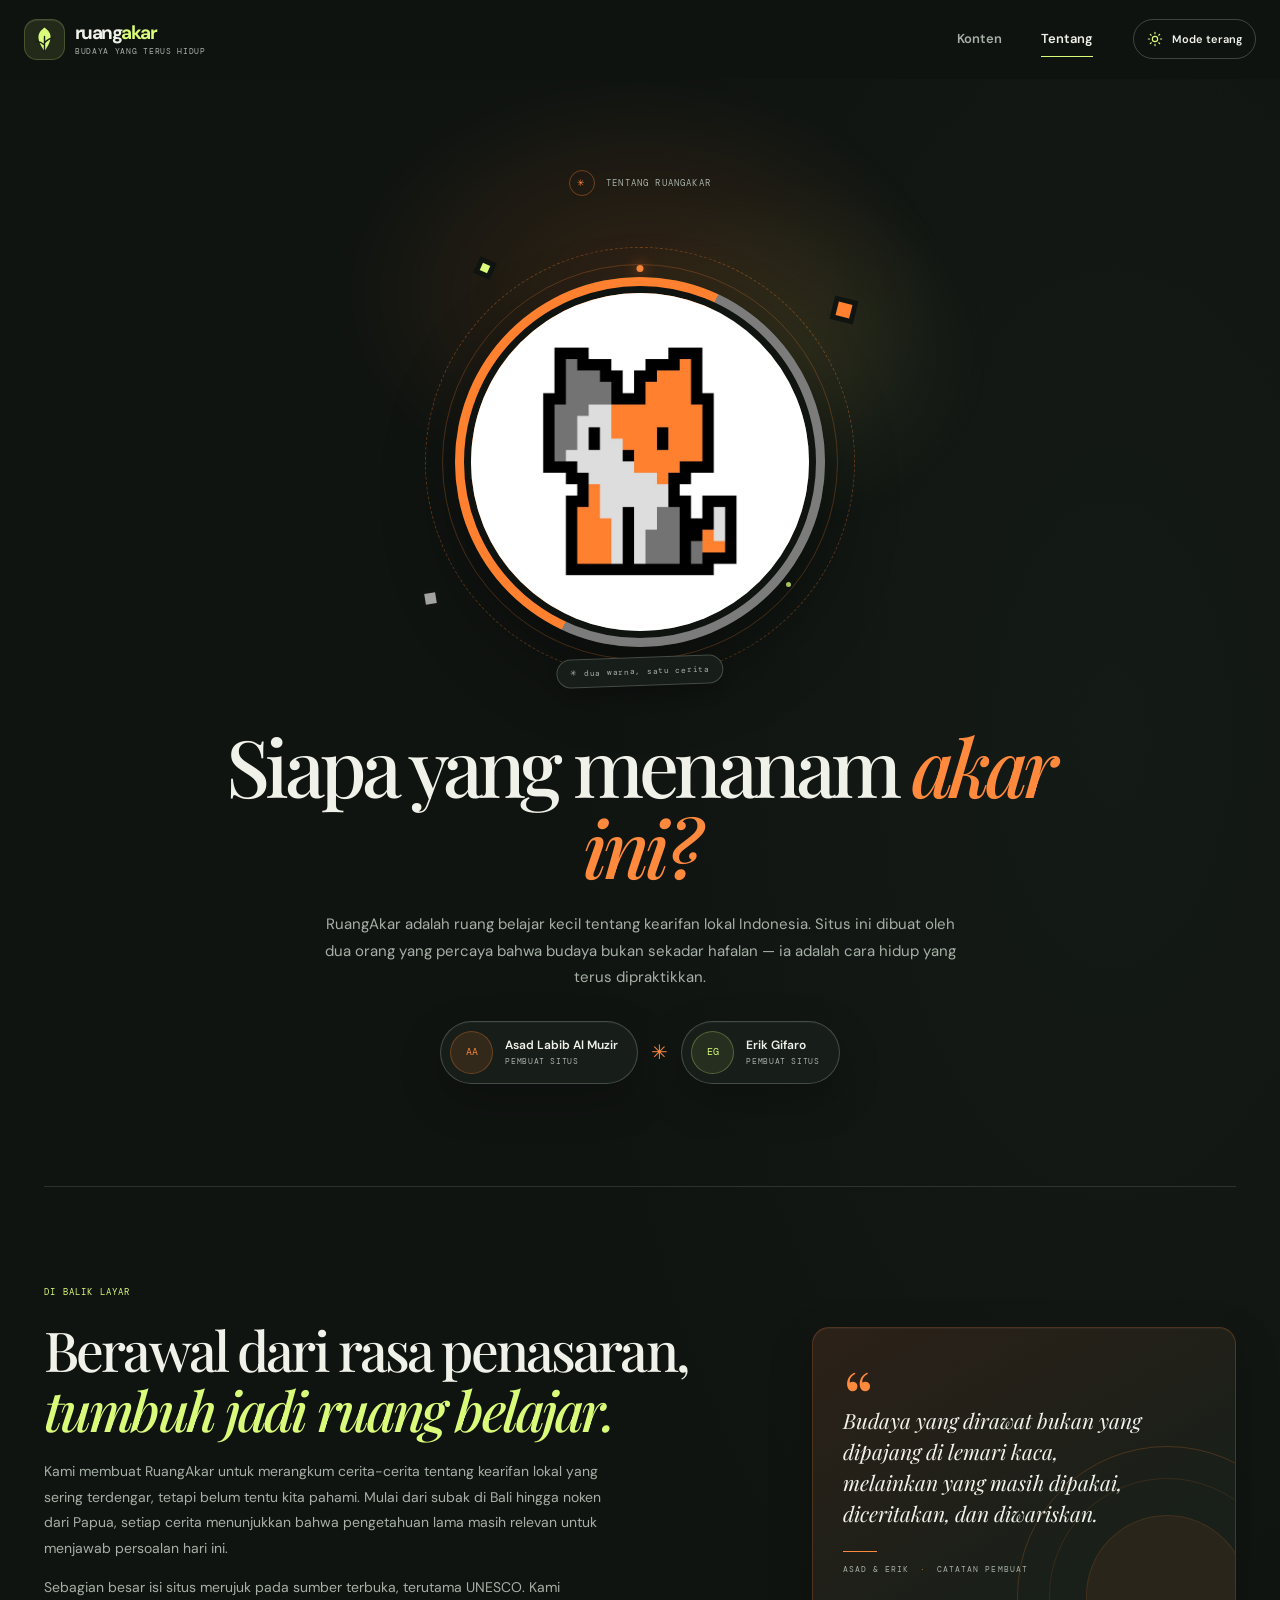
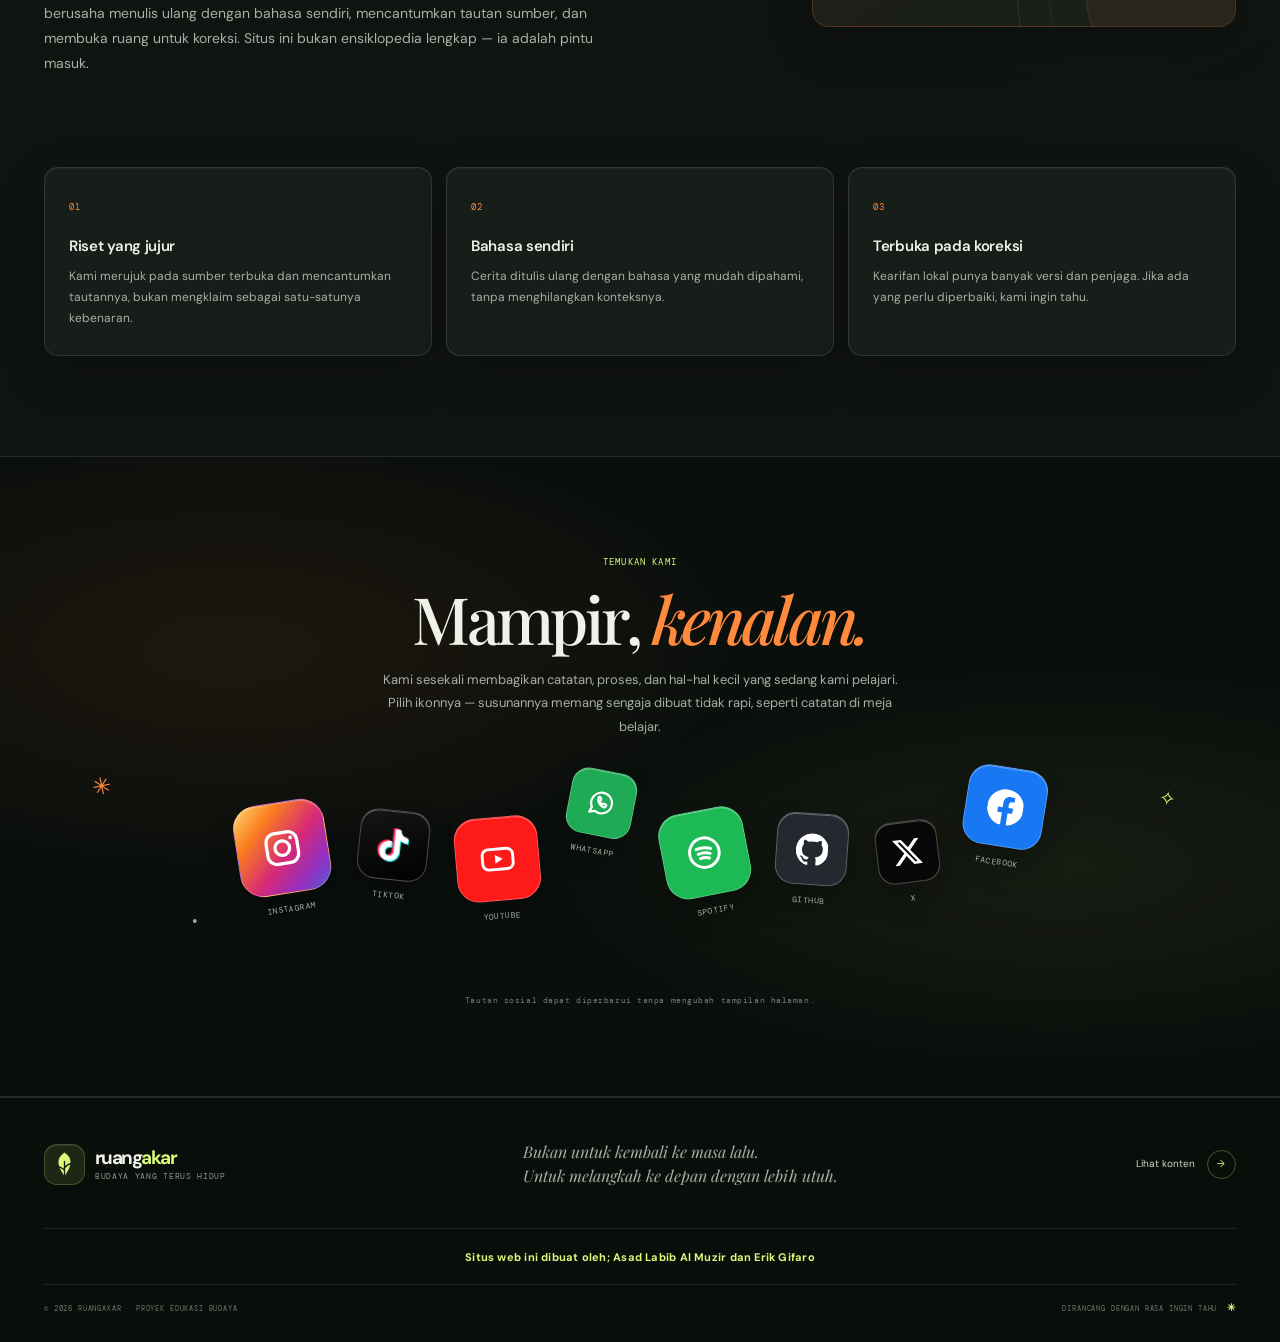
==== commit e1bf153c: "Batasi tautan Gagasan/Cerita/Jembatan hanya saat RuangAkar dibuka dari IPS Co-authored-by: arena-age" ====
--- a/about.html
+++ b/about.html
@@ -34,9 +34,6 @@
       </button>
 
       <nav class="primary-nav" id="primary-nav" aria-label="Navigasi utama">
-        <a href="index.html#gagasan">Gagasan</a>
-        <a href="index.html#warisan">Cerita</a>
-        <a href="index.html#jembatan">Jembatan</a>
         <a href="content.html">Konten</a>
         <a href="about.html" class="is-current" aria-current="page">Tentang</a>
         <button class="theme-toggle" type="button" aria-label="Ganti ke mode terang" title="Ganti tema">
--- a/styles.css
+++ b/styles.css
@@ -125,10 +125,15 @@
 .brand-word > span { color: var(--lime); }
 .brand-word small { display: block; margin-top: 4px; color: var(--muted); font-family: var(--font-mono); font-size: 8px; font-weight: 400; letter-spacing: .085em; text-transform: uppercase; }
 .primary-nav { display: flex; align-items: center; gap: clamp(20px, 3.1vw, 42px); }
-.primary-nav > a { position: relative; color: var(--muted); font-size: 13px; font-weight: 600; text-decoration: none; transition: color .2s ease; }
-.primary-nav > a::after { position: absolute; right: 0; bottom: -7px; left: 0; height: 1px; content: ''; background: var(--lime); transform: scaleX(0); transform-origin: right; transition: transform .24s ease; }
-.primary-nav > a:hover, .primary-nav > a.is-current { color: var(--ink); }
-.primary-nav > a:hover::after, .primary-nav > a.is-current::after { transform: scaleX(1); transform-origin: left; }
+/* Tautan bagian hanya muncul saat RuangAkar dibuka dari kartu IPS di halaman Konten. */
+.nav-section-links { display: none; align-items: center; gap: clamp(20px, 3.1vw, 42px); }
+html.dari-ips .nav-section-links { display: flex; }
+.primary-nav > a, .nav-section-links > a { position: relative; color: var(--muted); font-size: 13px; font-weight: 600; text-decoration: none; transition: color .2s ease; }
+.primary-nav > a::after, .nav-section-links > a::after { position: absolute; right: 0; bottom: -7px; left: 0; height: 1px; content: ''; background: var(--lime); transform: scaleX(0); transform-origin: right; transition: transform .24s ease; }
+.primary-nav > a:hover, .primary-nav > a.is-current,
+.nav-section-links > a:hover, .nav-section-links > a.is-current { color: var(--ink); }
+.primary-nav > a:hover::after, .primary-nav > a.is-current::after,
+.nav-section-links > a:hover::after, .nav-section-links > a.is-current::after { transform: scaleX(1); transform-origin: left; }
 .theme-toggle {
   min-height: 40px;
   display: inline-flex;
@@ -468,9 +473,10 @@
   .mobile-menu-toggle[aria-expanded="true"] .icon-close { display: block; }
   .primary-nav { position: absolute; top: calc(100% + 7px); right: 17px; left: 17px; display: flex; align-items: stretch; flex-direction: column; gap: 0; padding: 9px; background: var(--surface); border: 1px solid var(--line-strong); border-radius: 14px; box-shadow: 0 18px 45px rgba(0,0,0,.25); opacity: 0; visibility: hidden; transform: translateY(-7px) scale(.98); transform-origin: top; transition: opacity .2s ease, transform .2s ease, visibility .2s; }
   .primary-nav.is-open { opacity: 1; visibility: visible; transform: translateY(0) scale(1); }
-  .primary-nav > a { padding: 12px 13px; border-bottom: 1px solid var(--line); font-size: 13px; }
-  .primary-nav > a::after { display: none; }
-  .primary-nav > a:last-of-type { border-bottom: 0; }
+  .nav-section-links { width: 100%; align-items: stretch; flex-direction: column; gap: 0; }
+  .primary-nav > a, .nav-section-links > a { padding: 12px 13px; border-bottom: 1px solid var(--line); font-size: 13px; }
+  .primary-nav > a::after, .nav-section-links > a::after { display: none; }
+  .primary-nav > a:last-of-type, .nav-section-links > a:last-child { border-bottom: 0; }
   .theme-toggle { min-height: 43px; justify-content: flex-start; margin-top: 7px; padding-inline: 13px; border-color: transparent; background: rgba(217,251,121,.055); }
 }
 
